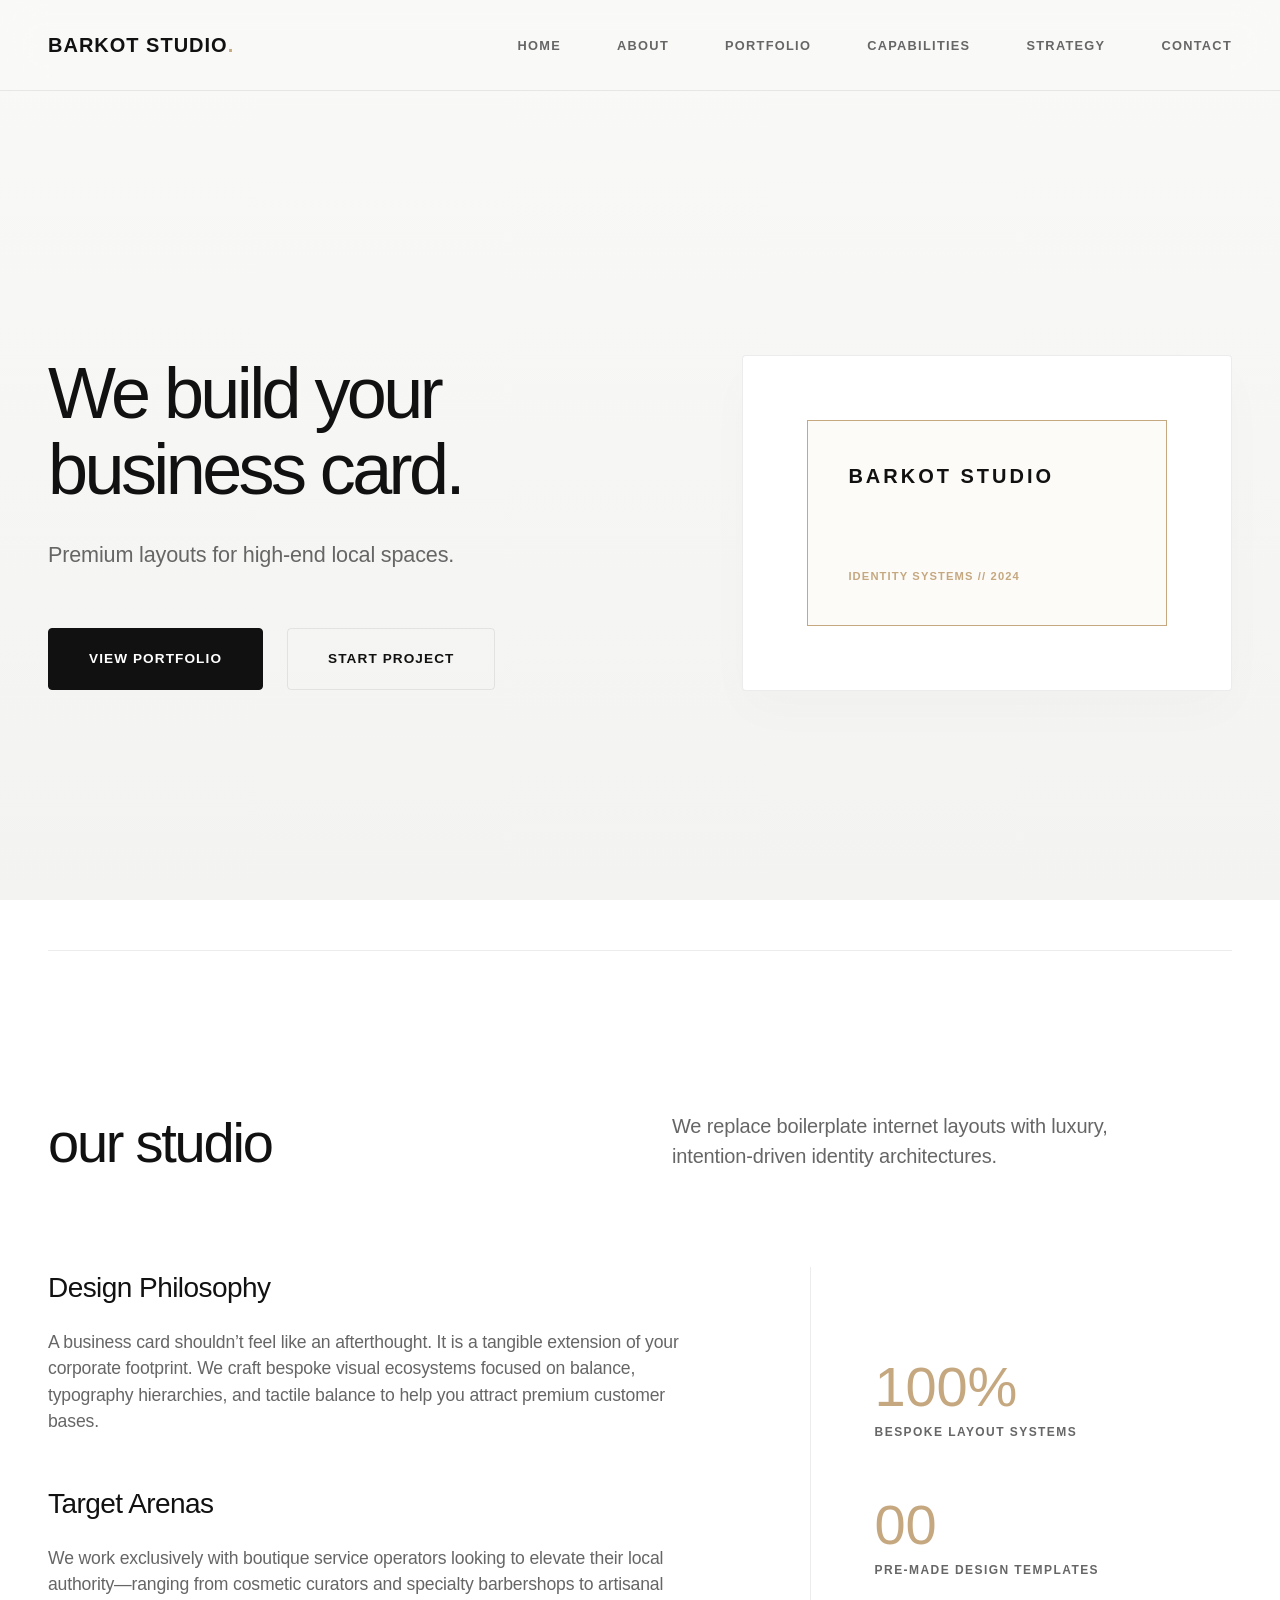
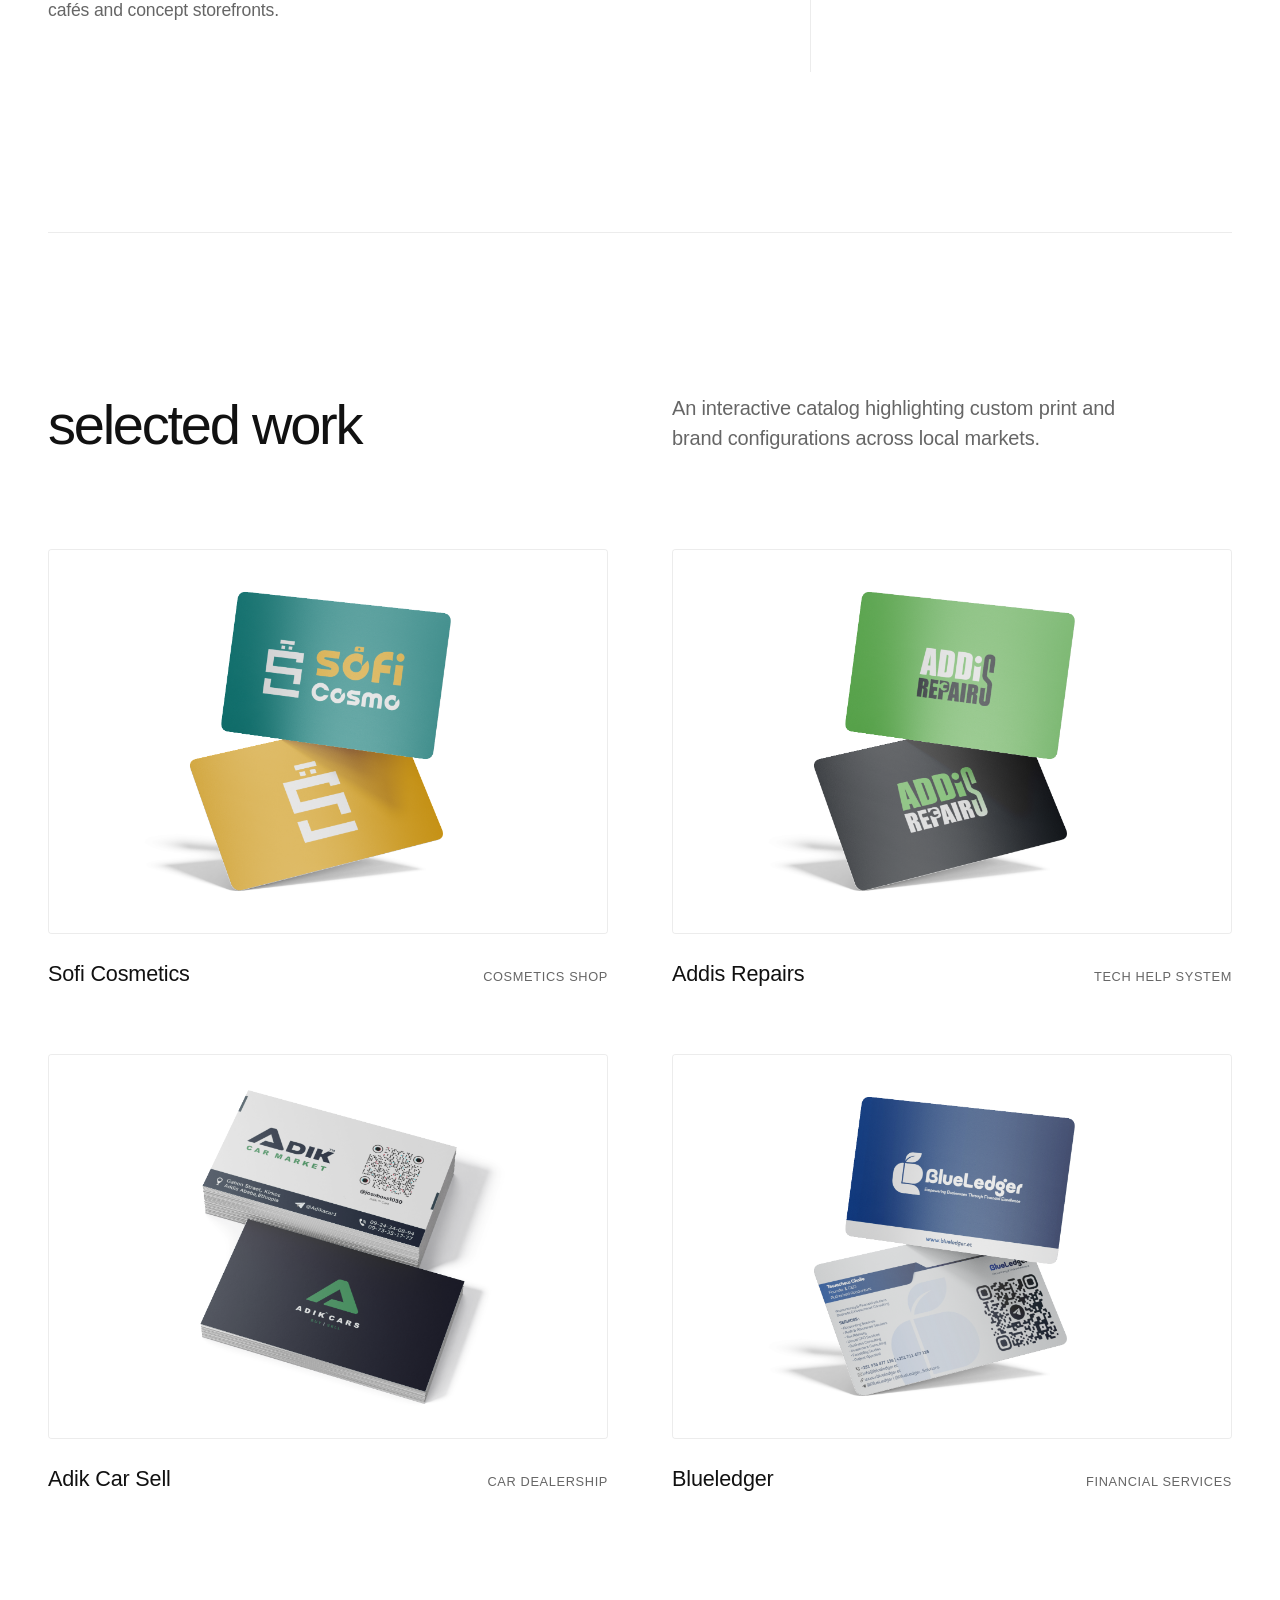
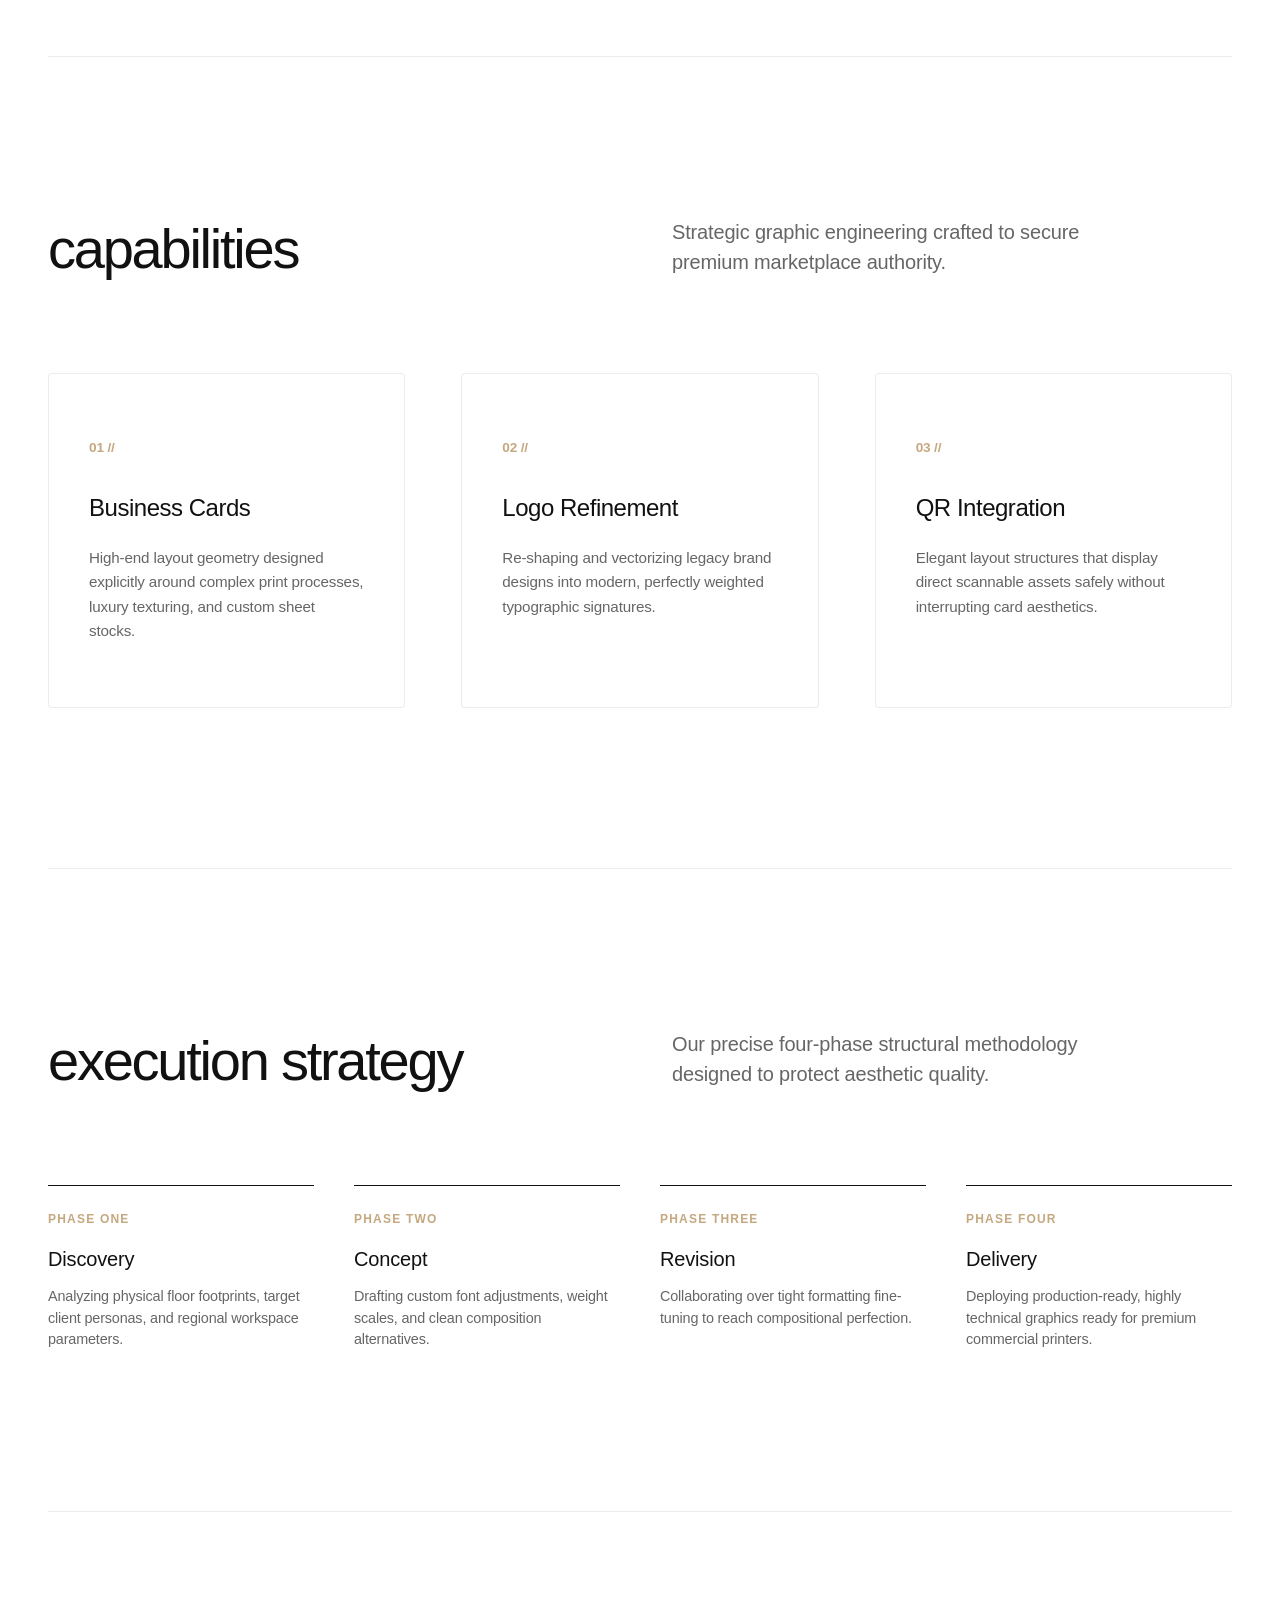
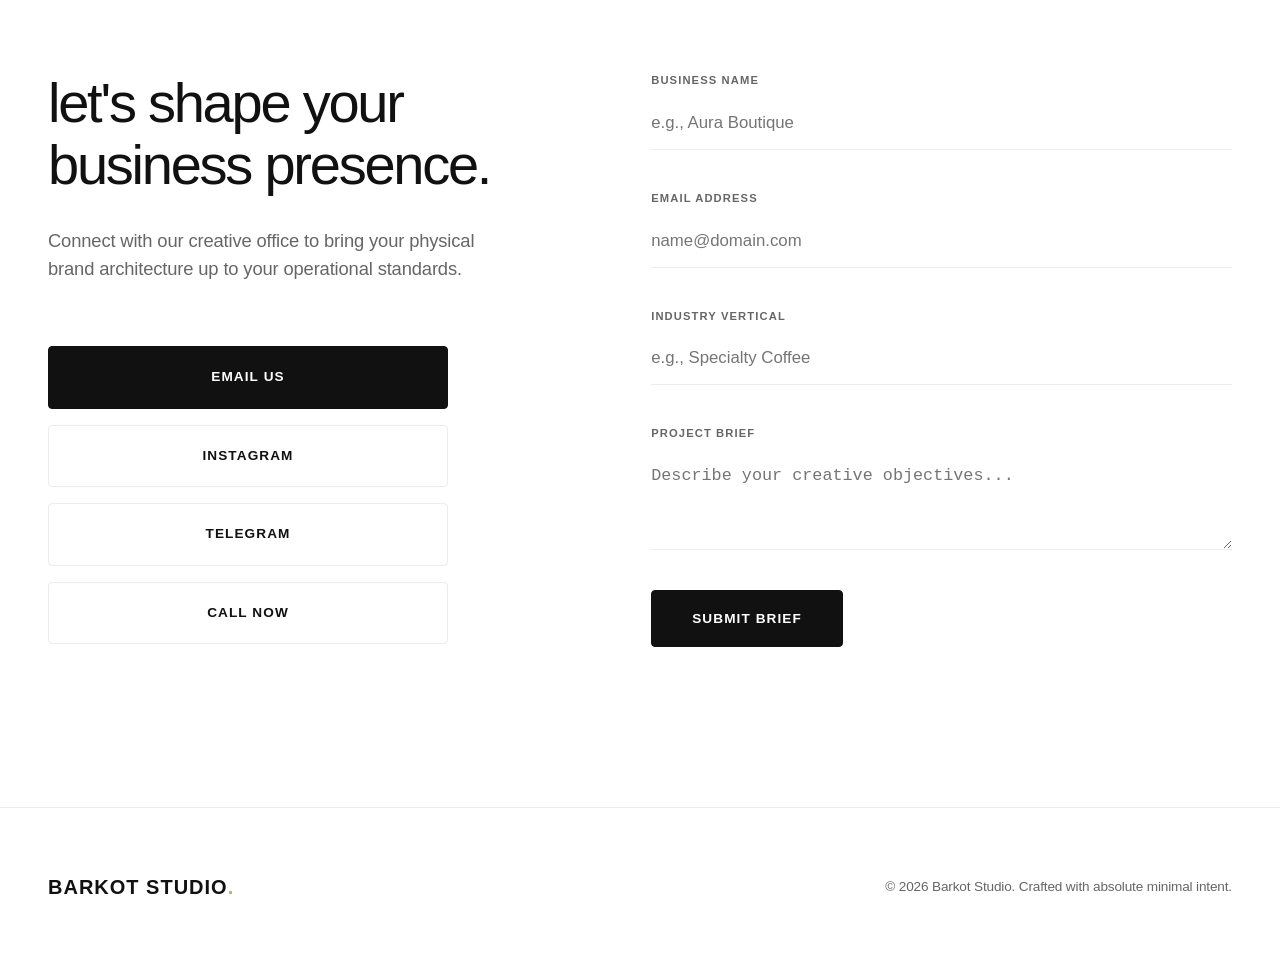
==== index.html @ 9bb73ad9 "Update index.html" ====
<!DOCTYPE html>
<html lang="en">
<head>
    <meta charset="UTF-8">
    <meta name="viewport" content="width=device-width, initial-scale=1.0">
    <title>Barkot Studio — Business Cards & Visual Systems</title>
    <link rel="stylesheet" href="style.css">
</head>
<body>

    <nav>
        <div class="container nav-container">
            <a href="#home" class="logo">Barkot Studio<span>.</span></a>
            <ul class="nav-links">
                <li><a href="#home">Home</a></li>
                <li><a href="#about">About</a></li>
                <li><a href="#portfolio">Portfolio</a></li>
                <li><a href="#services">Capabilities</a></li>
                <li><a href="#process">Strategy</a></li>
                <li><a href="#contact">Contact</a></li>
            </ul>
        </div>
    </nav>

    <main class="container">
        
        <section id="home">
            <div class="hero-editorial">
                <div class="hero-text-block">
                    <h1>We build your business card.</h1>
                    <p>Premium layouts for high-end local spaces.</p>
                    <div class="btn-group">
                        <a href="#portfolio" class="btn-editorial btn-dark">View Portfolio</a>
                        <a href="#contact" class="btn-editorial btn-outline">Start Project</a>
                    </div>
                </div>
                <div class="hero-frame">
                    <div class="hero-card-asset">
                        <div class="brand-title">BARKOT STUDIO</div>
                        <div class="brand-sub">Identity Systems // 2024</div>
                    </div>
                </div>
            </div>
        </section>

        <section id="about">
            <div class="section-header-editorial">
                <h2>our studio</h2>
                <p>We replace boilerplate internet layouts with luxury, intention-driven identity architectures.</p>
            </div>
            <div class="about-studio-grid">
                <div class="philosophy-text">
                    <h3>Design Philosophy</h3>
                    <p>A business card shouldn’t feel like an afterthought. It is a tangible extension of your corporate footprint. We craft bespoke visual ecosystems focused on balance, typography hierarchies, and tactile balance to help you attract premium customer bases.</p>
                    <h3>Target Arenas</h3>
                    <p>We work exclusively with boutique service operators looking to elevate their local authority—ranging from cosmetic curators and specialty barbershops to artisanal cafés and concept storefronts.</p>
                </div>
                <div class="stats-editorial-box">
                    <div class="stat-item">
                        <div class="num">100%</div>
                        <div class="label">Bespoke Layout Systems</div>
                    </div>
                    <div class="stat-item">
                        <div class="num">00</div>
                        <div class="label">Pre-made Design Templates</div>
                    </div>
                </div>
            </div>
        </section>

        <section id="portfolio">
            <div class="section-header-editorial">
                <h2>selected work</h2>
                <p>An interactive catalog highlighting custom print and brand configurations across local markets.</p>
            </div>
            <div class="portfolio-gallery-grid">
                <a href="#contact" class="work-card">
                    <div class="work-canvas">
                        <img src="sofi.png" alt="Aura Apothecary Business Card Design" class="portfolio-img">
                    </div>
                    <div class="work-title-block">
                        <h3>Sofi Cosmetics</h3>
                        <p>Cosmetics Shop</p>
                    </div>
                </a>
                <a href="#contact" class="work-card">
                    <div class="work-canvas">
                        <img src="addis.png" alt="Iron & Fade Business Card Design" class="portfolio-img">
                    </div>
                    <div class="work-title-block">
                        <h3>Addis Repairs</h3>
                        <p>Tech Help System</p>
                    </div>
                </a>
                <a href="#contact" class="work-card">
                    <div class="work-canvas">
                        <img src="adik.png" alt="Grain Lab Business Card Design" class="portfolio-img">
                    </div>
                    <div class="work-title-block">
                        <h3>Adik Car Sell</h3>
                        <p>Car dealership</p>
                    </div>
                </a>
                <a href="#contact" class="work-card">
                    <div class="work-canvas">
                        <img src="Blue.png" alt="Mono Atelier Business Card Design" class="portfolio-img">
                    </div>
                    <div class="work-title-block">
                        <h3>Blueledger</h3>
                        <p>Financial Services</p>
                    </div>
                </a>
            </div>
        </section>

        <section id="services">
            <div class="section-header-editorial">
                <h2>capabilities</h2>
                <p>Strategic graphic engineering crafted to secure premium marketplace authority.</p>
            </div>
            <div class="capabilities-list-grid">
                <div class="capability-row">
                    <span class="capability-num">01 //</span>
                    <div class="capability-content">
                        <h3>Business Cards</h3>
                        <p>High-end layout geometry designed explicitly around complex print processes, luxury texturing, and custom sheet stocks.</p>
                    </div>
                </div>
                <div class="capability-row">
                    <span class="capability-num">02 //</span>
                    <div class="capability-content">
                        <h3>Logo Refinement</h3>
                        <p>Re-shaping and vectorizing legacy brand designs into modern, perfectly weighted typographic signatures.</p>
                    </div>
                </div>
                <div class="capability-row">
                    <span class="capability-num">03 //</span>
                    <div class="capability-content">
                        <h3>QR Integration</h3>
                        <p>Elegant layout structures that display direct scannable assets safely without interrupting card aesthetics.</p>
                    </div>
                </div>
            </div>
        </section>

        <section id="process">
            <div class="section-header-editorial">
                <h2>execution strategy</h2>
                <p>Our precise four-phase structural methodology designed to protect aesthetic quality.</p>
            </div>
            <div class="process-row-flow">
                <div class="step-module">
                    <div class="step-meta">Phase One</div>
                    <h3>Discovery</h3>
                    <p>Analyzing physical floor footprints, target client personas, and regional workspace parameters.</p>
                </div>
                <div class="step-module">
                    <div class="step-meta">Phase Two</div>
                    <h3>Concept</h3>
                    <p>Drafting custom font adjustments, weight scales, and clean composition alternatives.</p>
                </div>
                <div class="step-module">
                    <div class="step-meta">Phase Three</div>
                    <h3>Revision</h3>
                    <p>Collaborating over tight formatting fine-tuning to reach compositional perfection.</p>
                </div>
                <div class="step-module">
                    <div class="step-meta">Phase Four</div>
                    <h3>Delivery</h3>
                    <p>Deploying production-ready, highly technical graphics ready for premium commercial printers.</p>
                </div>
            </div>
        </section>

        <section id="contact">
            <div class="contact-split-view">
                <div class="contact-editorial-info">
                    <h2>let's shape your business presence.</h2>
                    <p>Connect with our creative office to bring your physical brand architecture up to your operational standards.</p>
                    <div class="editorial-links-stack">
                        <a href="mailto:berekettektel8@gmail.com" class="btn-editorial btn-dark">Email Us</a>
                        <a href="https://www.instagram.com/___barkot?igsh=dGtvcTFodThkcTdo&utm_source=qr" class="btn-editorial btn-outline" target="_blank">Instagram</a>
                        <a href="https://t.me/BarkotR" class="btn-editorial btn-outline" target="_blank">Telegram</a>
                        <a href="tel:+251941583795" class="btn-editorial btn-outline">Call Now</a>
                    </div>
                </div>
                <div class="contact-form-container">
                    <form class="editorial-form" action="#" method="POST" onsubmit="event.preventDefault();">
                        <div class="input-wrapper">
                            <label for="biz-name">Business Name</label>
                            <input type="text" id="biz-name" class="field-input" placeholder="e.g., Aura Boutique" required>
                        </div>
                        <div class="input-wrapper">
                            <label for="biz-email">Email Address</label>
                            <input type="email" id="biz-email" class="field-input" placeholder="name@domain.com" required>
                        </div>
                        <div class="input-wrapper">
                            <label for="biz-sector">Industry Vertical</label>
                            <input type="text" id="biz-sector" class="field-input" placeholder="e.g., Specialty Coffee" required>
                        </div>
                        <div class="input-wrapper">
                            <label for="biz-plan">Project Brief</label>
                            <textarea id="biz-plan" class="field-input" placeholder="Describe your creative objectives..." required></textarea>
                        </div>
                        <button type="submit" class="btn-editorial btn-dark submit-btn">Submit Brief</button>
                    </form>
                </div>
            </div>
        </section>

    </main>

    <footer>
        <div class="container footer-flex">
            <a href="#home" class="logo">Barkot Studio<span>.</span></a>
            <p>&copy; 2026 Barkot Studio. Crafted with absolute minimal intent.</p>
        </div>
    </footer>

</body>
</html>
---- style.css ----
/* ==========================================
   RESET & GLOBAL LUXURY TYPOGRAPHY
   ========================================== */
* {
    margin: 0;
    padding: 0;
    box-sizing: border-box;
}

:root {
    /* Architectural Light Minimalist Palette */
    --bg-gradient: linear-gradient(180deg, #F9F9F8 0%, #F3F3F1 100%);
    --color-dark: #111111;
    --color-muted: #666666;
    --color-accent: #C5A880; /* Champagne Gold */
    --color-accent-light: #FDFBF7;
    --border-subtle: rgba(17, 17, 17, 0.08);
    
    --max-width: 1300px;
    --transition-smooth: all 0.5s cubic-bezier(0.16, 1, 0.3, 1);
}

html {
    scroll-behavior: smooth;
}

body {
    background: var(--bg-gradient);
    background-attachment: fixed;
    color: var(--color-dark);
    font-family: -apple-system, BlinkMacSystemFont, "Segoe UI", Roboto, Helvetica, Arial, sans-serif;
    line-height: 1.5;
    letter-spacing: -0.01em;
    -webkit-font-smoothing: antialiased;
}

/* ==========================================
   STRUCTURE & LAYOUT
   ========================================== */
.container {
    width: 100%;
    max-width: var(--max-width);
    margin: 0 auto;
    padding: 0 3rem;
}

section {
    padding: 10rem 0;
    border-bottom: 1px solid var(--border-subtle);
}

section:last-of-type {
    border-bottom: none;
}

/* Editorial Header Styles */
.section-header-editorial {
    display: grid;
    grid-template-columns: 1fr 1fr;
    gap: 4rem;
    margin-bottom: 6rem;
    align-items: end;
}

.section-header-editorial h2 {
    font-size: 3.5rem;
    font-weight: 300;
    letter-spacing: -0.04em;
    text-transform: lowercase;
    line-height: 1;
}

.section-header-editorial p {
    color: var(--color-muted);
    font-size: 1.25rem;
    font-weight: 400;
    max-width: 460px;
}

/* ==========================================
   ELEGANT NAVIGATION
   ========================================== */
nav {
    position: fixed;
    top: 0;
    left: 0;
    width: 100%;
    background: rgba(249, 249, 248, 0.85);
    backdrop-filter: blur(20px);
    -webkit-backdrop-filter: blur(20px);
    z-index: 1000;
    border-bottom: 1px solid var(--border-subtle);
}

.nav-container {
    display: flex;
    justify-content: space-between;
    align-items: center;
    height: 90px;
}

.logo {
    font-size: 1.25rem;
    font-weight: 700;
    letter-spacing: 0.05em;
    text-transform: uppercase;
    text-decoration: none;
    color: var(--color-dark);
}

.logo span {
    color: var(--color-accent);
}

.nav-links {
    display: flex;
    gap: 3.5rem;
    list-style: none;
}

.nav-links a {
    text-decoration: none;
    color: var(--color-muted);
    font-size: 0.8rem;
    font-weight: 600;
    text-transform: uppercase;
    letter-spacing: 0.1em;
    transition: var(--transition-smooth);
}

.nav-links a:hover {
    color: var(--color-dark);
}

/* ==========================================
   PREMIUM BUTTONS & CONTACT MODIFICATIONS
   ========================================== */
.btn-group {
    display: flex;
    gap: 1.5rem;
    align-items: center;
}

.btn-editorial {
    display: inline-flex;
    align-items: center;
    justify-content: center;
    gap: 0.75rem;
    padding: 1.25rem 2.5rem;
    font-size: 0.85rem;
    font-weight: 600;
    text-transform: uppercase;
    letter-spacing: 0.08em;
    text-decoration: none;
    transition: var(--transition-smooth);
    border-radius: 4px;
    cursor: pointer;
    text-align: center;
}

.btn-dark {
    background-color: var(--color-dark);
    color: #FFFFFF;
    border: 1px solid var(--color-dark);
}

.btn-dark:hover {
    background-color: transparent;
    color: var(--color-dark);
}

.btn-outline {
    background-color: transparent;
    color: var(--color-dark);
    border: 1px solid var(--border-subtle);
}

.btn-outline:hover {
    border-color: var(--color-dark);
    background-color: rgba(0, 0, 0, 0.02);
}

.editorial-links-stack {
    display: flex;
    flex-direction: column;
    gap: 1rem;
    max-width: 400px;
    width: 100%;
}

.editorial-links-stack .btn-editorial {
    width: 100%;
}

/* ==========================================
   HERO (ASYMMETRICAL GALLERY STYLE)
   ========================================== */
.hero-editorial {
    display: grid;
    grid-template-columns: 1.1fr 0.9fr;
    gap: 6rem;
    align-items: center;
    min-height: 70vh;
    padding-top: 6rem;
}

.hero-editorial h1 {
    font-size: 4.5rem;
    font-weight: 300;
    line-height: 1.05;
    letter-spacing: -0.05em;
    margin-bottom: 2rem;
}

.hero-editorial p {
    font-size: 1.35rem;
    color: var(--color-muted);
    margin-bottom: 3.5rem;
    max-width: 500px;
    font-weight: 300;
}

.hero-frame {
    background-color: #FFFFFF;
    padding: 4rem;
    border: 1px solid var(--border-subtle);
    box-shadow: 0 20px 50px rgba(0,0,0,0.02);
    display: flex;
    justify-content: center;
    align-items: center;
    border-radius: 4px;
}

.hero-card-asset {
    width: 100%;
    aspect-ratio: 1.75;
    background: #FDFBF7;
    border: 1px solid var(--color-accent);
    padding: 2.5rem;
    display: flex;
    flex-direction: column;
    justify-content: space-between;
    position: relative;
}

.hero-card-asset .brand-title {
    font-size: 1.25rem;
    font-weight: 700;
    letter-spacing: 0.15em;
}

.hero-card-asset .brand-sub {
    font-size: 0.7rem;
    color: var(--color-accent);
    text-transform: uppercase;
    letter-spacing: 0.1em;
    font-weight: 600;
}

/* ==========================================
   ABOUT SECTION (GRID SYSTEM)
   ========================================== */
.about-studio-grid {
    display: grid;
    grid-template-columns: 1.2fr 0.8fr;
    gap: 8rem;
}

.philosophy-text h3 {
    font-size: 1.75rem;
    font-weight: 400;
    margin-bottom: 1.25rem;
    letter-spacing: -0.02em;
}

.philosophy-text p {
    color: var(--color-muted);
    font-size: 1.1rem;
    margin-bottom: 3rem;
}

.stats-editorial-box {
    border-left: 1px solid var(--border-subtle);
    padding-left: 4rem;
    display: flex;
    flex-direction: column;
    justify-content: center;
    gap: 3.5rem;
}

.stat-item .num {
    font-size: 3.5rem;
    font-weight: 200;
    color: var(--color-accent);
    line-height: 1;
}

.stat-item .label {
    font-size: 0.75rem;
    text-transform: uppercase;
    letter-spacing: 0.12em;
    color: var(--color-muted);
    margin-top: 0.5rem;
    font-weight: 600;
}

/* ==========================================
   PORTFOLIO (IMAGE INJECTIONS)
   ========================================== */
.portfolio-gallery-grid {
    display: grid;
    grid-template-columns: repeat(2, 1fr);
    gap: 4rem;
}

.work-card {
    text-decoration: none;
    color: inherit;
    display: block;
}

.work-canvas {
    background-color: #FFFFFF;
    border: 1px solid var(--border-subtle);
    aspect-ratio: 16/11;
    display: flex;
    align-items: center;
    justify-content: center;
    margin-bottom: 1.5rem;
    transition: var(--transition-smooth);
    border-radius: 4px;
    position: relative;
    overflow: hidden;
}

.portfolio-img {
    width: 100%;
    height: 100%;
    object-fit: cover;
    object-position: center;
    transition: var(--transition-smooth);
}

.work-card:hover .work-canvas {
    background-color: var(--color-accent-light);
    border-color: var(--color-accent);
}

.work-card:hover .portfolio-img {
    transform: scale(1.04);
}

.work-title-block {
    display: flex;
    justify-content: space-between;
    align-items: baseline;
}

.work-title-block h3 {
    font-size: 1.35rem;
    font-weight: 400;
}

.work-title-block p {
    color: var(--color-muted);
    font-size: 0.8rem;
    text-transform: uppercase;
    letter-spacing: 0.05em;
}

/* ==========================================
   CAPABILITIES (CLEAN LIST COLUMNS)
   ========================================== */
.capabilities-list-grid {
    display: grid;
    grid-template-columns: repeat(3, 1fr);
    gap: 3.5rem;
}

.capability-row {
    background: #FFFFFF;
    border: 1px solid var(--border-subtle);
    padding: 4rem 2.5rem;
    border-radius: 4px;
    transition: var(--transition-smooth);
}

.capability-row:hover {
    border-color: var(--color-dark);
    box-shadow: 0 15px 40px rgba(0,0,0,0.02);
}

.capability-num {
    font-size: 0.85rem;
    font-weight: 700;
    color: var(--color-accent);
    margin-bottom: 2rem;
    display: block;
}

.capability-row h3 {
    font-size: 1.5rem;
    font-weight: 400;
    margin-bottom: 1.25rem;
    letter-spacing: -0.02em;
}

.capability-row p {
    color: var(--color-muted);
    font-size: 0.95rem;
    line-height: 1.6;
}

/* ==========================================
   METHODOLOGY (HORIZONTAL STEPS)
   ========================================== */
.process-row-flow {
    display: grid;
    grid-template-columns: repeat(4, 1fr);
    gap: 2.5rem;
}

.step-module {
    border-top: 1px solid var(--color-dark);
    padding-top: 1.5rem;
}

.step-meta {
    font-size: 0.75rem;
    text-transform: uppercase;
    letter-spacing: 0.1em;
    color: var(--color-accent);
    font-weight: 700;
    margin-bottom: 1rem;
}

.step-module h3 {
    font-size: 1.25rem;
    font-weight: 500;
    margin-bottom: 0.75rem;
}

.step-module p {
    color: var(--color-muted);
    font-size: 0.9rem;
}

/* ==========================================
   CONTACT & MINIMAL FORM
   ========================================== */
.contact-split-view {
    display: grid;
    grid-template-columns: 0.9fr 1.1fr;
    gap: 8rem;
}

.contact-editorial-info h2 {
    font-size: 3.5rem;
    font-weight: 300;
    letter-spacing: -0.04em;
    line-height: 1.1;
    margin-bottom: 2rem;
}

.contact-editorial-info p {
    color: var(--color-muted);
    font-size: 1.15rem;
    margin-bottom: 4rem;
}

/* Minimalistic Form Style */
.editorial-form {
    display: flex;
    flex-direction: column;
    gap: 2.5rem;
}

.input-wrapper {
    display: flex;
    flex-direction: column;
    gap: 0.5rem;
}

.input-wrapper label {
    font-size: 0.7rem;
    text-transform: uppercase;
    letter-spacing: 0.1em;
    color: var(--color-muted);
    font-weight: 700;
}

.field-input {
    background-color: transparent;
    border: none;
    border-bottom: 1px solid var(--border-subtle);
    color: var(--color-dark);
    padding: 1rem 0;
    font-size: 1.05rem;
    transition: var(--transition-smooth);
    border-radius: 0;
    width: 100%;
}

.field-input:focus {
    outline: none;
    border-bottom-color: var(--color-dark);
}

textarea.field-input {
    min-height: 100px;
    resize: vertical;
}

.submit-btn {
    align-self: flex-start;
}

/* ==========================================
   FOOTER
   ========================================== */
footer {
    border-top: 1px solid var(--border-subtle);
    padding: 4rem 0;
    background-color: #FFFFFF;
}

.footer-flex {
    display: flex;
    justify-content: space-between;
    align-items: center;
}

.footer-flex p {
    color: var(--color-muted);
    font-size: 0.85rem;
}

/* ==========================================
   RESPONSIVE RE-ALIGNMENTS
   ========================================== */
@media (max-width: 992px) {
    .container {
        padding: 0 1.5rem;
    }
    
    section { 
        padding: 6rem 0; 
    }
    
    .section-header-editorial, 
    .hero-editorial, 
    .about-studio-grid, 
    .portfolio-gallery-grid, 
    .capabilities-list-grid, 
    .process-row-flow, 
    .contact-split-view {
        grid-template-columns: 1fr;
        gap: 3.5rem;
    }
    
    .section-header-editorial {
        margin-bottom: 4rem;
        align-items: flex-start;
    }
    
    .section-header-editorial h2 {
        font-size: 2.8rem;
    }

    /* Fixed Navigation layout for mobile */
    .nav-container {
        height: auto;
        padding: 1.25rem 0;
        flex-direction: column;
        gap: 1rem;
    }
    
    .nav-links {
        gap: 1.25rem;
        flex-wrap: wrap;
        justify-content: center;
        width: 100%;
    }

    .nav-links a {
        font-size: 0.75rem;
    }
    
    /* Hero Section Scales */
    .hero-editorial {
        padding-top: 11rem;
        min-height: auto;
    }
    
    .hero-editorial h1 { 
        font-size: 2.8rem; 
    }
    
    .hero-frame {
        padding: 2rem;
    }
    
    /* Stats Realignment */
    .stats-editorial-box { 
        border-left: none; 
        padding-left: 0; 
        flex-direction: row; 
        justify-content: space-between; 
        gap: 1.5rem;
    }
    
    .stat-item .num {
        font-size: 2.8rem;
    }
    
    /* Form & Structural UI refinements */
    .submit-btn {
        width: 100%;
    }
    
    .contact-editorial-info h2 {
        font-size: 2.8rem;
    }
    
    .contact-editorial-info p {
        margin-bottom: 2.5rem;
    }
    
    .footer-flex {
        flex-direction: column;
        gap: 1.5rem;
        text-align: center;
    }
}

@media (max-width: 480px) {
    .btn-group {
        flex-direction: column;
        width: 100%;
    }
    
    .btn-group .btn-editorial {
        width: 100%;
    }
    
    .stats-editorial-box {
        flex-direction: column;
        gap: 2rem;
    }
}
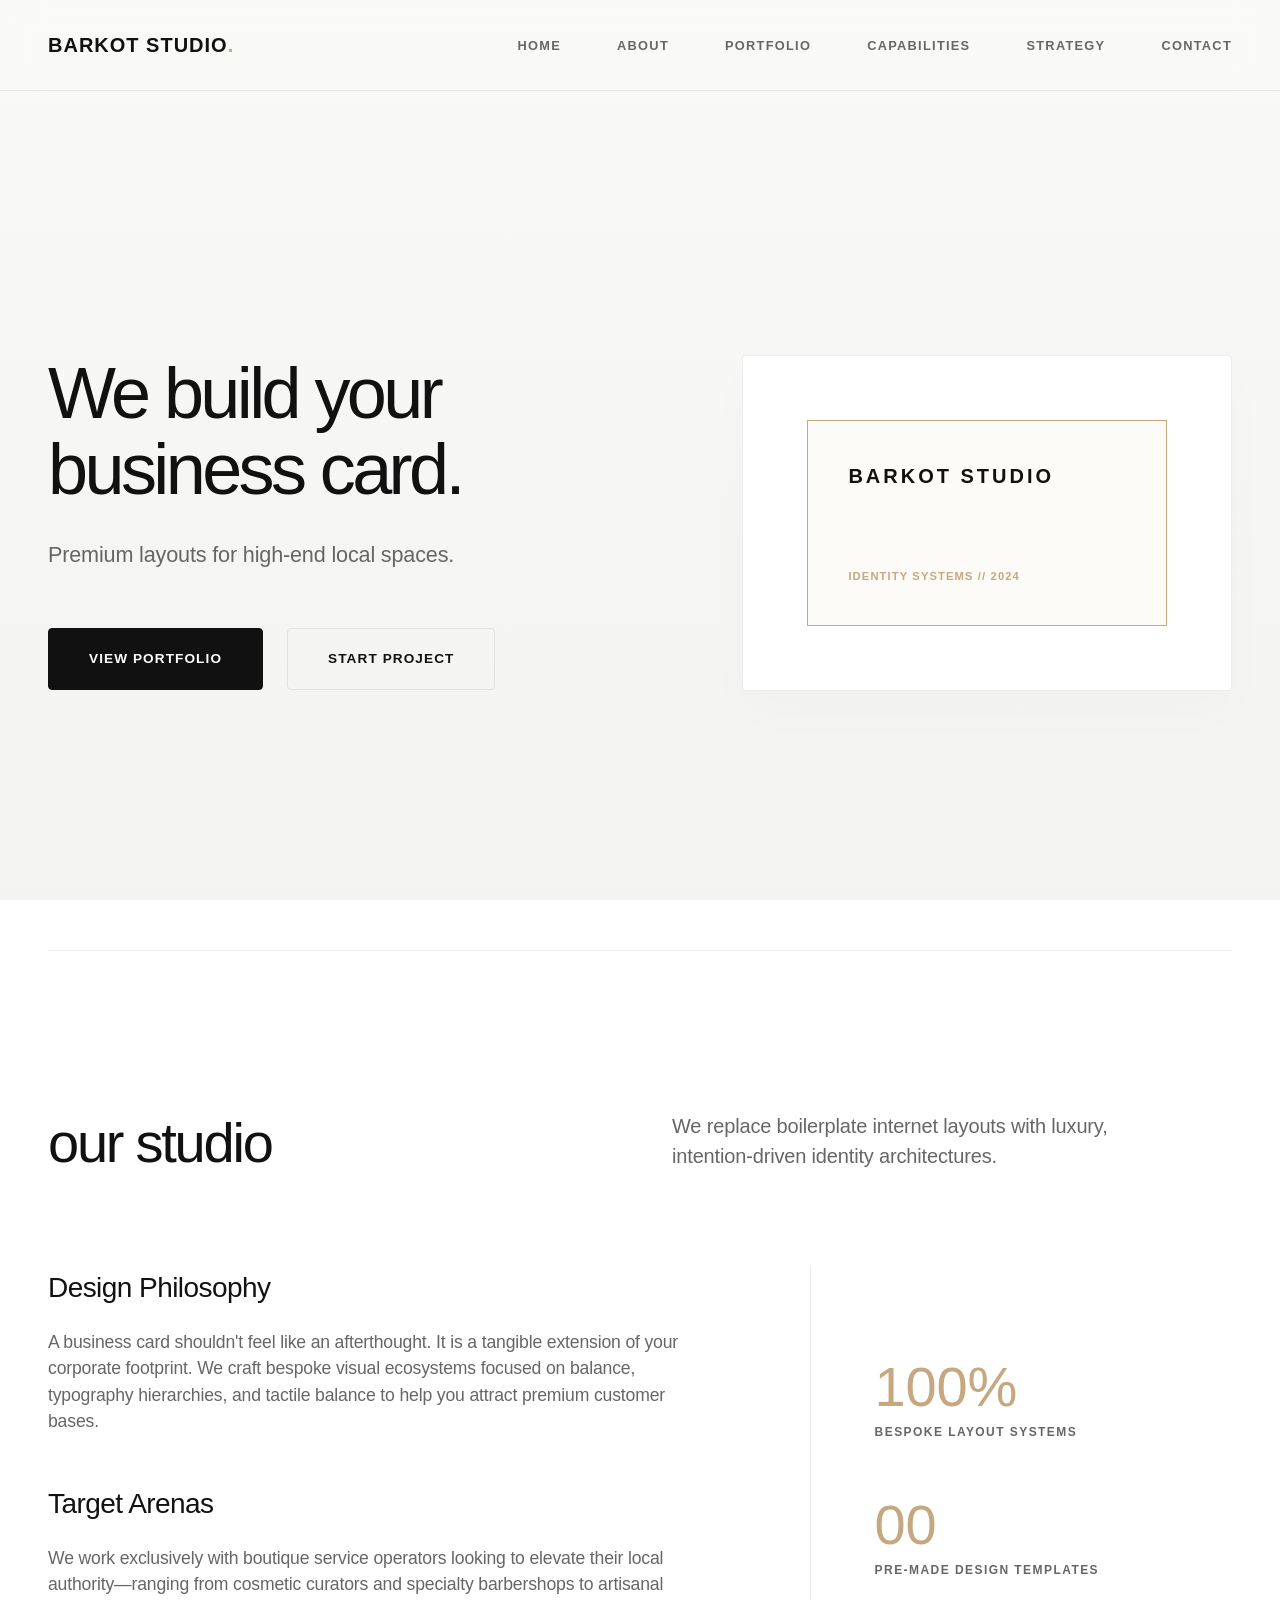
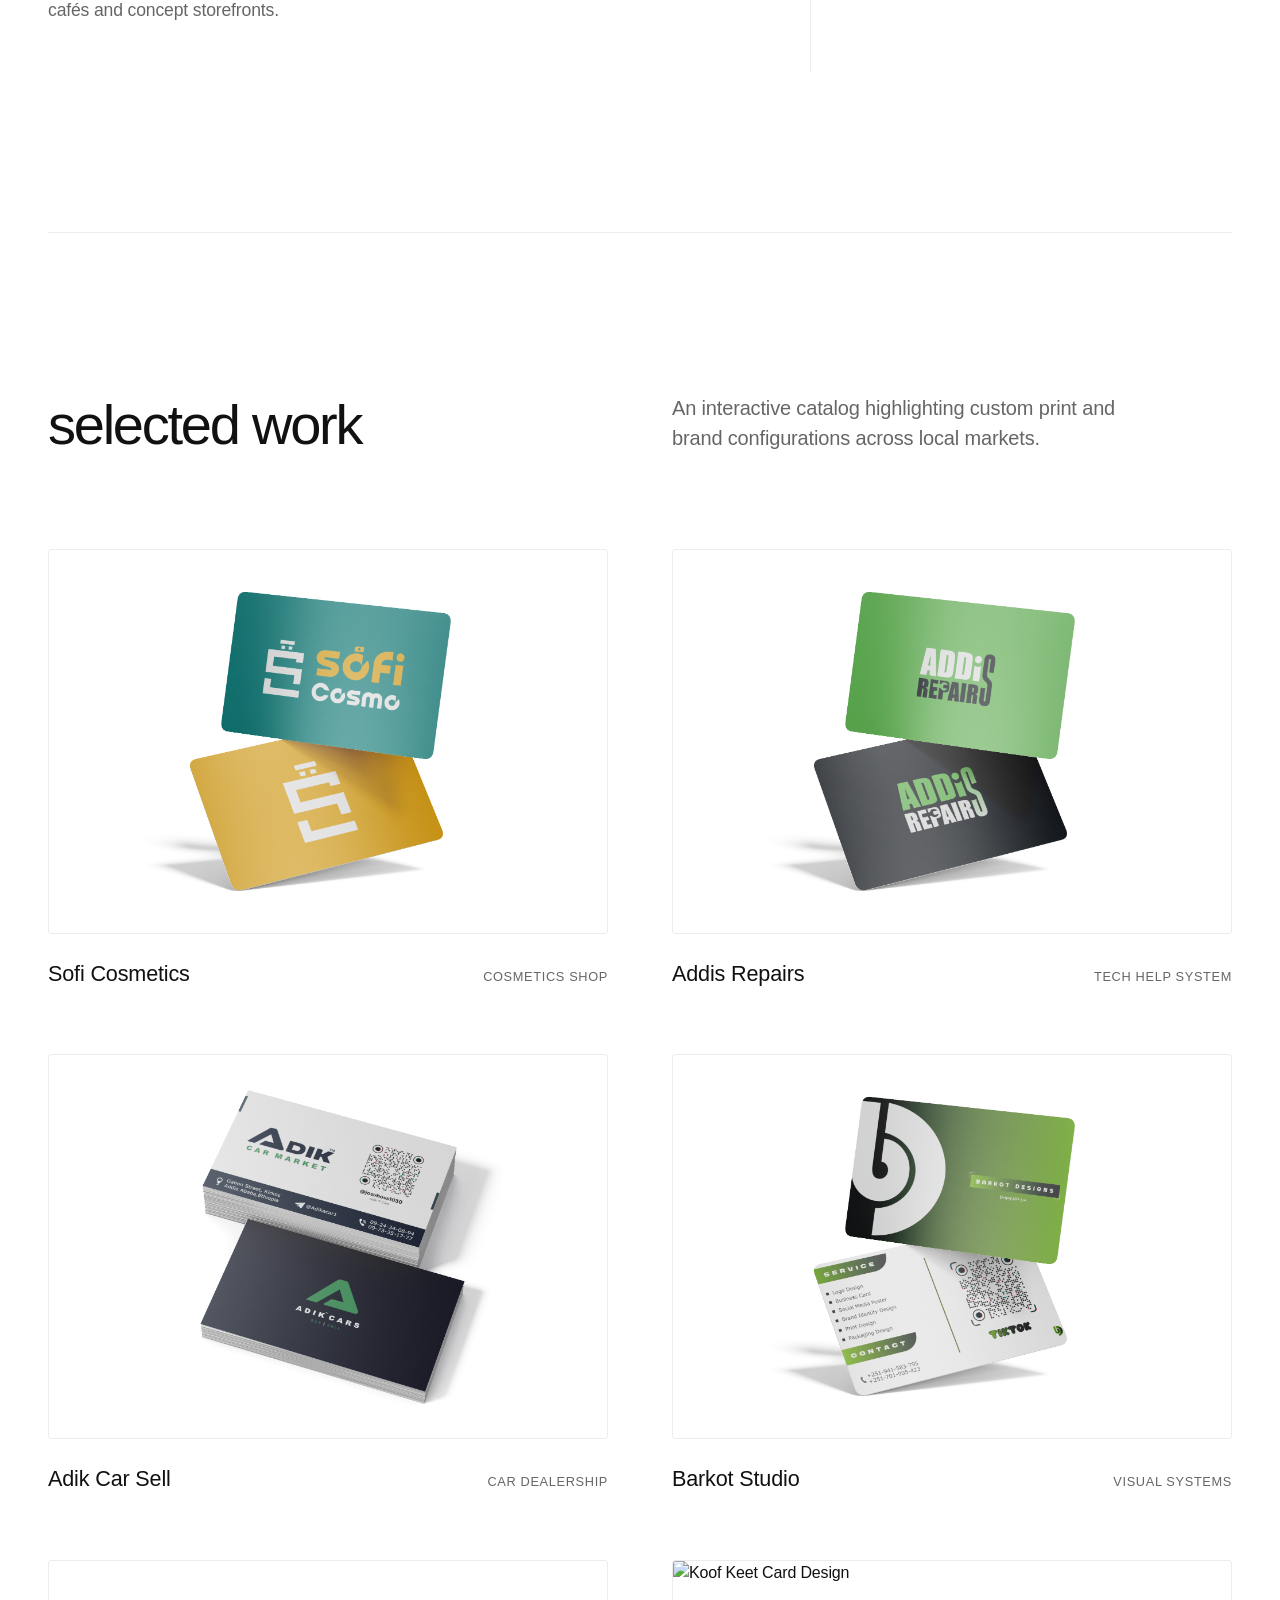
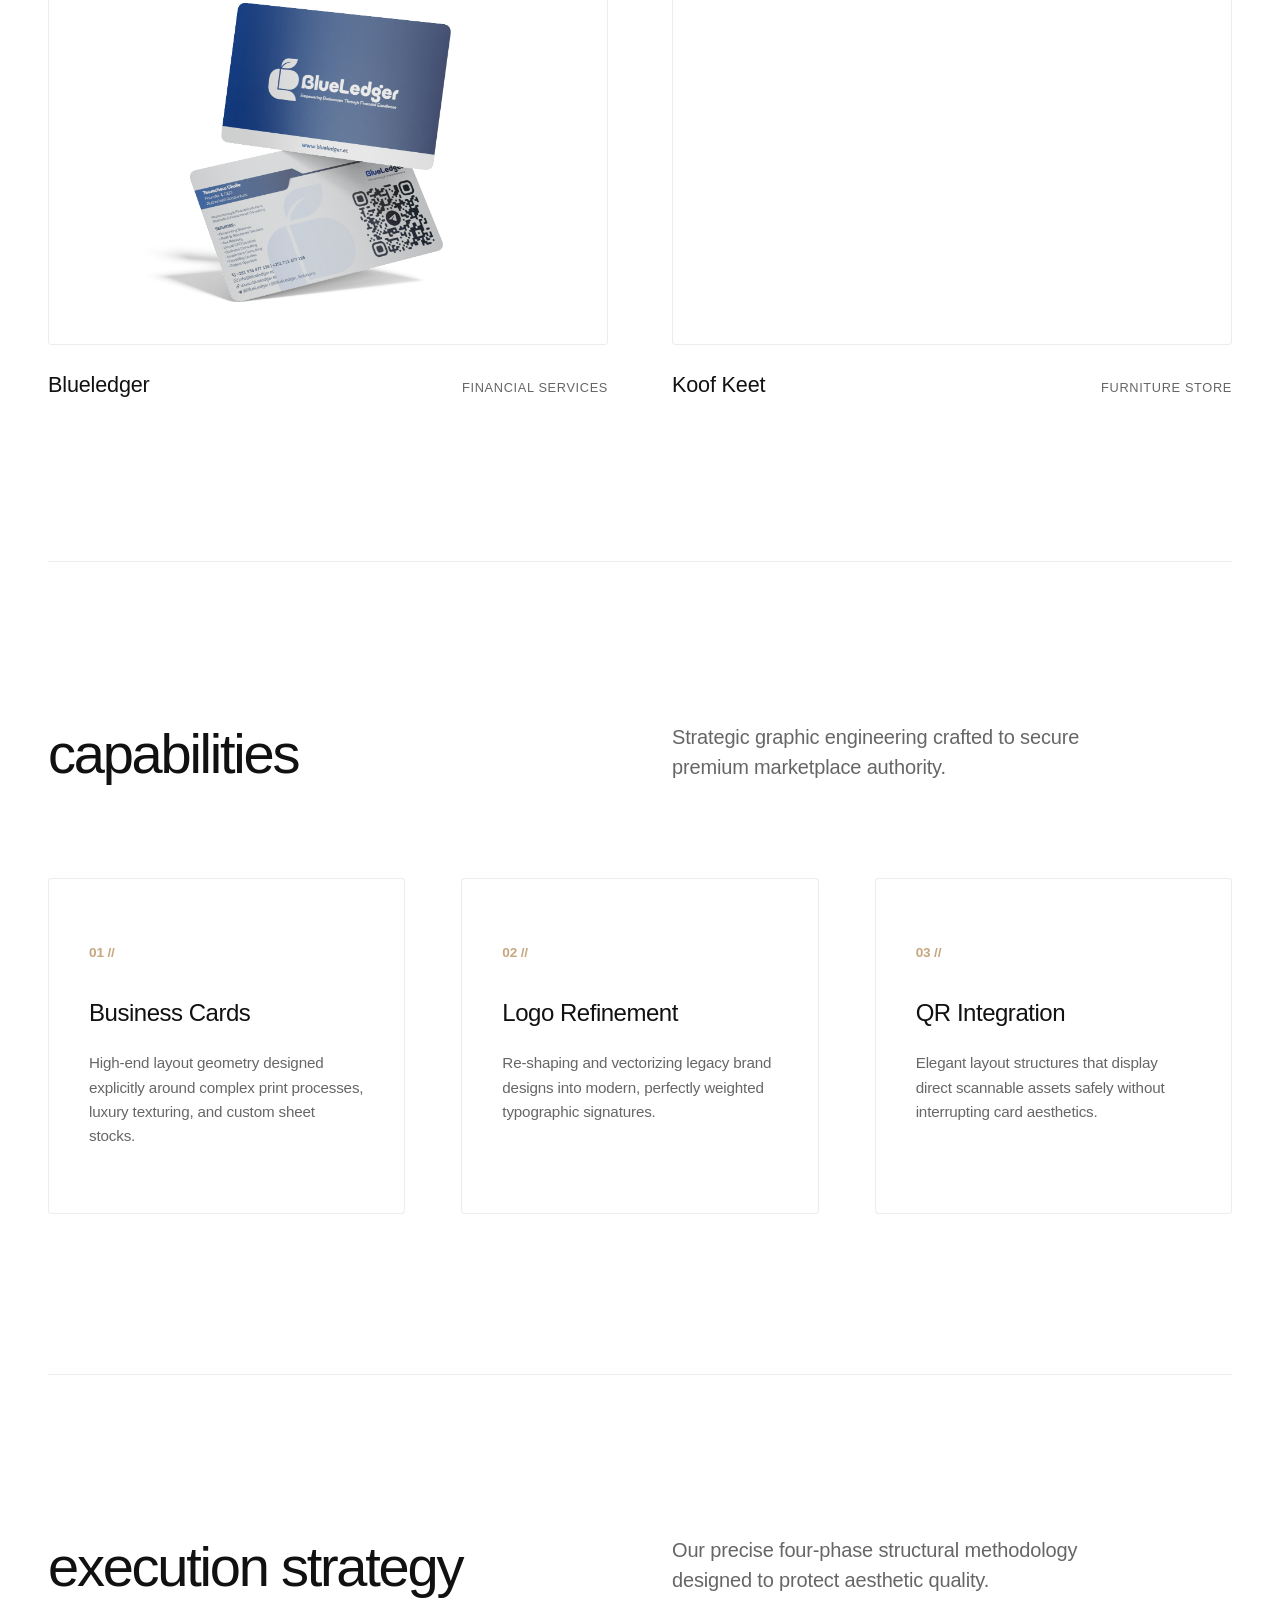
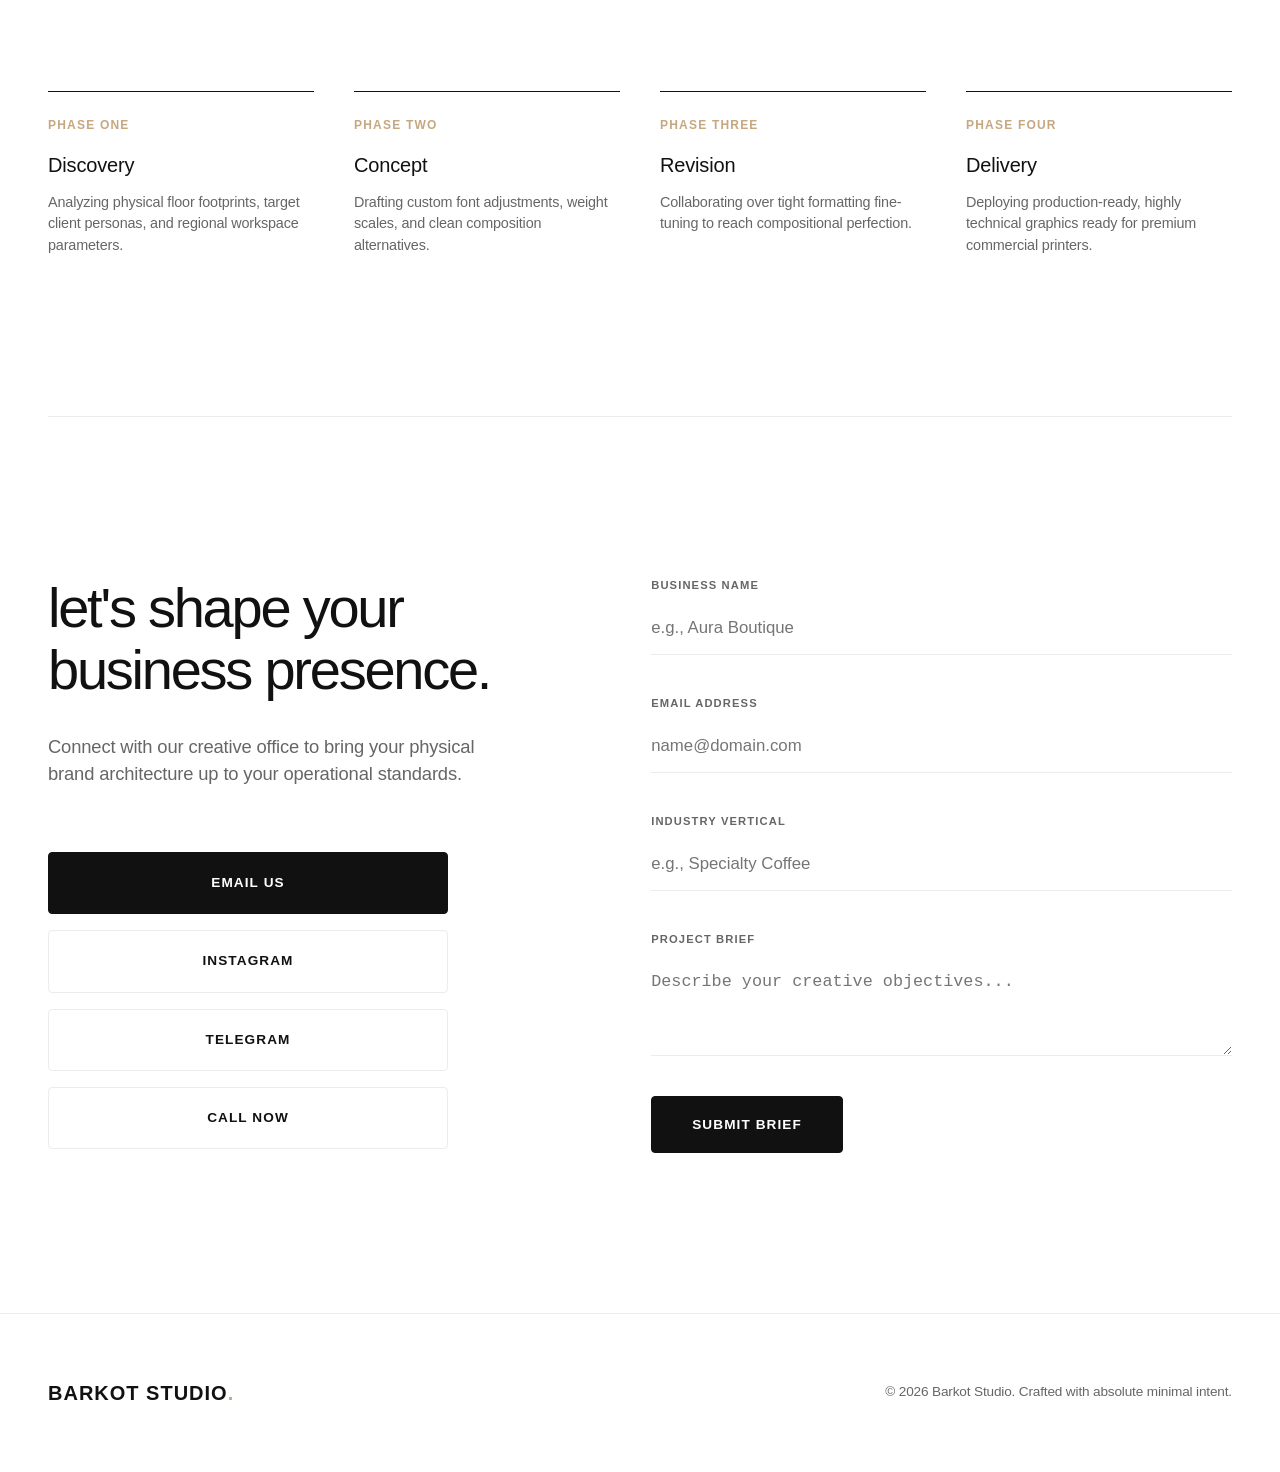
==== commit a7948e11: "Update index.html" ====
--- a/index.html
+++ b/index.html
@@ -3,7 +3,8 @@
 <head>
     <meta charset="UTF-8">
     <meta name="viewport" content="width=device-width, initial-scale=1.0">
-    <title>Barkot Studio — Business Cards & Visual Systems</title>
+    <title>Barkot Studio</title>
+    <link rel="icon" type="image/png" href="favicon.png">
     <link rel="stylesheet" href="style.css">
 </head>
 <body>
@@ -51,7 +52,7 @@
             <div class="about-studio-grid">
                 <div class="philosophy-text">
                     <h3>Design Philosophy</h3>
-                    <p>A business card shouldn’t feel like an afterthought. It is a tangible extension of your corporate footprint. We craft bespoke visual ecosystems focused on balance, typography hierarchies, and tactile balance to help you attract premium customer bases.</p>
+                    <p>A business card shouldn't feel like an afterthought. It is a tangible extension of your corporate footprint. We craft bespoke visual ecosystems focused on balance, typography hierarchies, and tactile balance to help you attract premium customer bases.</p>
                     <h3>Target Arenas</h3>
                     <p>We work exclusively with boutique service operators looking to elevate their local authority—ranging from cosmetic curators and specialty barbershops to artisanal cafés and concept storefronts.</p>
                 </div>
@@ -76,7 +77,7 @@
             <div class="portfolio-gallery-grid">
                 <a href="#contact" class="work-card">
                     <div class="work-canvas">
-                        <img src="sofi.png" alt="Aura Apothecary Business Card Design" class="portfolio-img">
+                        <img src="sofi.png" alt="Sofi Cosmetics Business Card Design" class="portfolio-img">
                     </div>
                     <div class="work-title-block">
                         <h3>Sofi Cosmetics</h3>
@@ -85,7 +86,7 @@
                 </a>
                 <a href="#contact" class="work-card">
                     <div class="work-canvas">
-                        <img src="addis.png" alt="Iron & Fade Business Card Design" class="portfolio-img">
+                        <img src="addis.png" alt="Addis Repairs Business Card Design" class="portfolio-img">
                     </div>
                     <div class="work-title-block">
                         <h3>Addis Repairs</h3>
@@ -94,7 +95,7 @@
                 </a>
                 <a href="#contact" class="work-card">
                     <div class="work-canvas">
-                        <img src="adik.png" alt="Grain Lab Business Card Design" class="portfolio-img">
+                        <img src="adik.png" alt="Adik Car Sell Business Card Design" class="portfolio-img">
                     </div>
                     <div class="work-title-block">
                         <h3>Adik Car Sell</h3>
@@ -103,11 +104,30 @@
                 </a>
                 <a href="#contact" class="work-card">
                     <div class="work-canvas">
-                        <img src="Blue.png" alt="Mono Atelier Business Card Design" class="portfolio-img">
+                        <img src="Barkot.png" alt="Barkot Studio Business Card Design" class="portfolio-img">
+                    </div>
+                    <div class="work-title-block">
+                        <h3>Barkot Studio</h3>
+                        <p>Visual Systems</p>
+                    </div>
+                </a>
+                </a>
+                <a href="#contact" class="work-card">
+                    <div class="work-canvas">
+                        <img src="Blue.png" alt="Blueledger Business Card Design" class="portfolio-img">
                     </div>
                     <div class="work-title-block">
                         <h3>Blueledger</h3>
                         <p>Financial Services</p>
+                    </div>
+                </a>
+                <a href="#contact" class="work-card">
+                    <div class="work-canvas">
+                        <img src="koof.png" alt="Koof Keet Card Design" class="portfolio-img">
+                    </div>
+                    <div class="work-title-block">
+                        <h3>Koof Keet</h3>
+                        <p>Furniture Store</p>
                     </div>
                 </a>
             </div>
@@ -178,29 +198,34 @@
                     <h2>let's shape your business presence.</h2>
                     <p>Connect with our creative office to bring your physical brand architecture up to your operational standards.</p>
                     <div class="editorial-links-stack">
-                        <a href="mailto:berekettektel8@gmail.com" class="btn-editorial btn-dark">Email Us</a>
+                        <a href="mailto:barkotteketel943@gmail.com" class="btn-editorial btn-dark">Email Us</a>
                         <a href="https://www.instagram.com/___barkot?igsh=dGtvcTFodThkcTdo&utm_source=qr" class="btn-editorial btn-outline" target="_blank">Instagram</a>
                         <a href="https://t.me/BarkotR" class="btn-editorial btn-outline" target="_blank">Telegram</a>
                         <a href="tel:+251941583795" class="btn-editorial btn-outline">Call Now</a>
                     </div>
                 </div>
                 <div class="contact-form-container">
-                    <form class="editorial-form" action="#" method="POST" onsubmit="event.preventDefault();">
+                    <form class="editorial-form" action="https://api.web3forms.com/submit" method="POST">
+                        <input type="hidden" name="access_key" value="a9749163-18f9-4ab1-ab15-51fba3267a4c">
+                        <input type="hidden" name="from_name" value="Barkot Studio Leads">
+                        <input type="hidden" name="subject" value="New Creative Project Brief Received">
+                        <input type="hidden" name="redirect" value="https://barkoteee.github.io/Business-Card-Service/#contact">
+
                         <div class="input-wrapper">
                             <label for="biz-name">Business Name</label>
-                            <input type="text" id="biz-name" class="field-input" placeholder="e.g., Aura Boutique" required>
+                            <input type="text" id="biz-name" name="Business Name" class="field-input" placeholder="e.g., Aura Boutique" required>
                         </div>
                         <div class="input-wrapper">
                             <label for="biz-email">Email Address</label>
-                            <input type="email" id="biz-email" class="field-input" placeholder="name@domain.com" required>
+                            <input type="email" id="biz-email" name="Email Address" class="field-input" placeholder="name@domain.com" required>
                         </div>
                         <div class="input-wrapper">
                             <label for="biz-sector">Industry Vertical</label>
-                            <input type="text" id="biz-sector" class="field-input" placeholder="e.g., Specialty Coffee" required>
+                            <input type="text" id="biz-sector" name="Industry Vertical" class="field-input" placeholder="e.g., Specialty Coffee" required>
                         </div>
                         <div class="input-wrapper">
                             <label for="biz-plan">Project Brief</label>
-                            <textarea id="biz-plan" class="field-input" placeholder="Describe your creative objectives..." required></textarea>
+                            <textarea id="biz-plan" name="Project Brief" class="field-input" placeholder="Describe your creative objectives..." required></textarea>
                         </div>
                         <button type="submit" class="btn-editorial btn-dark submit-btn">Submit Brief</button>
                     </form>
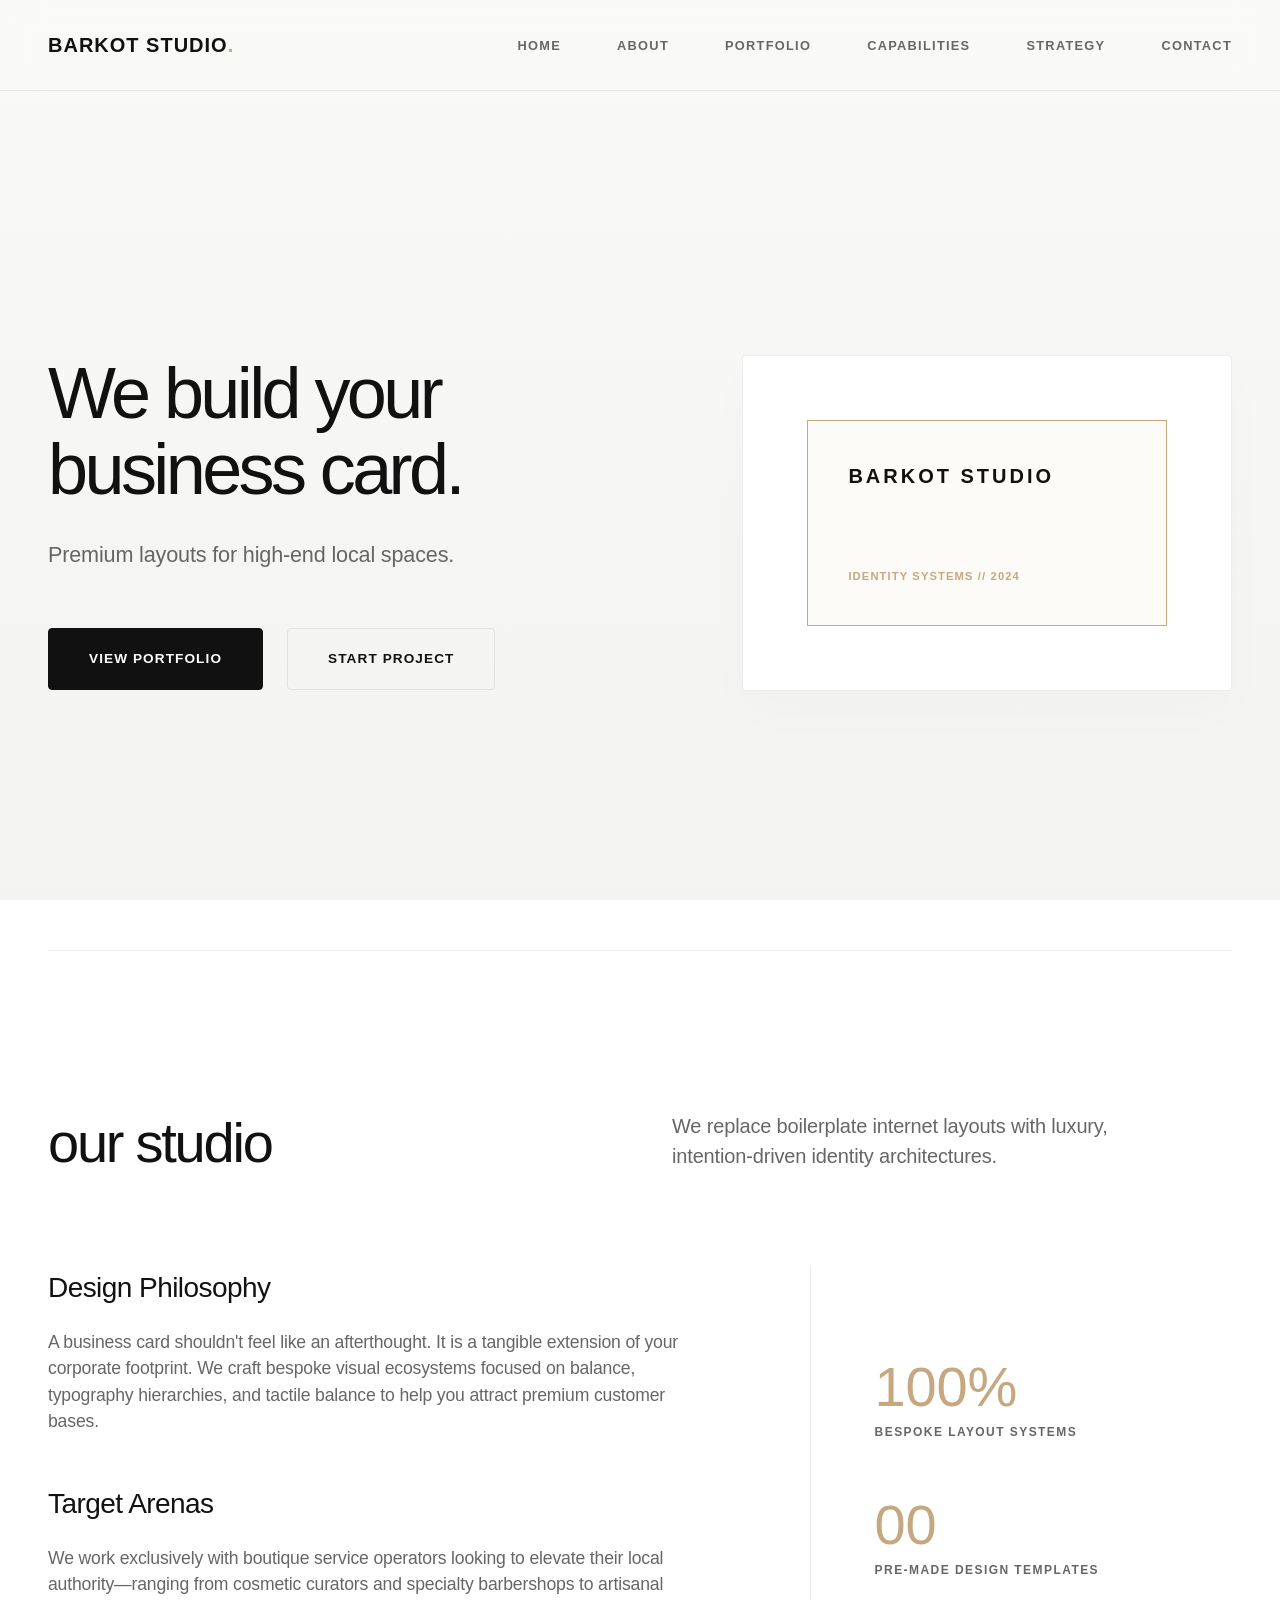
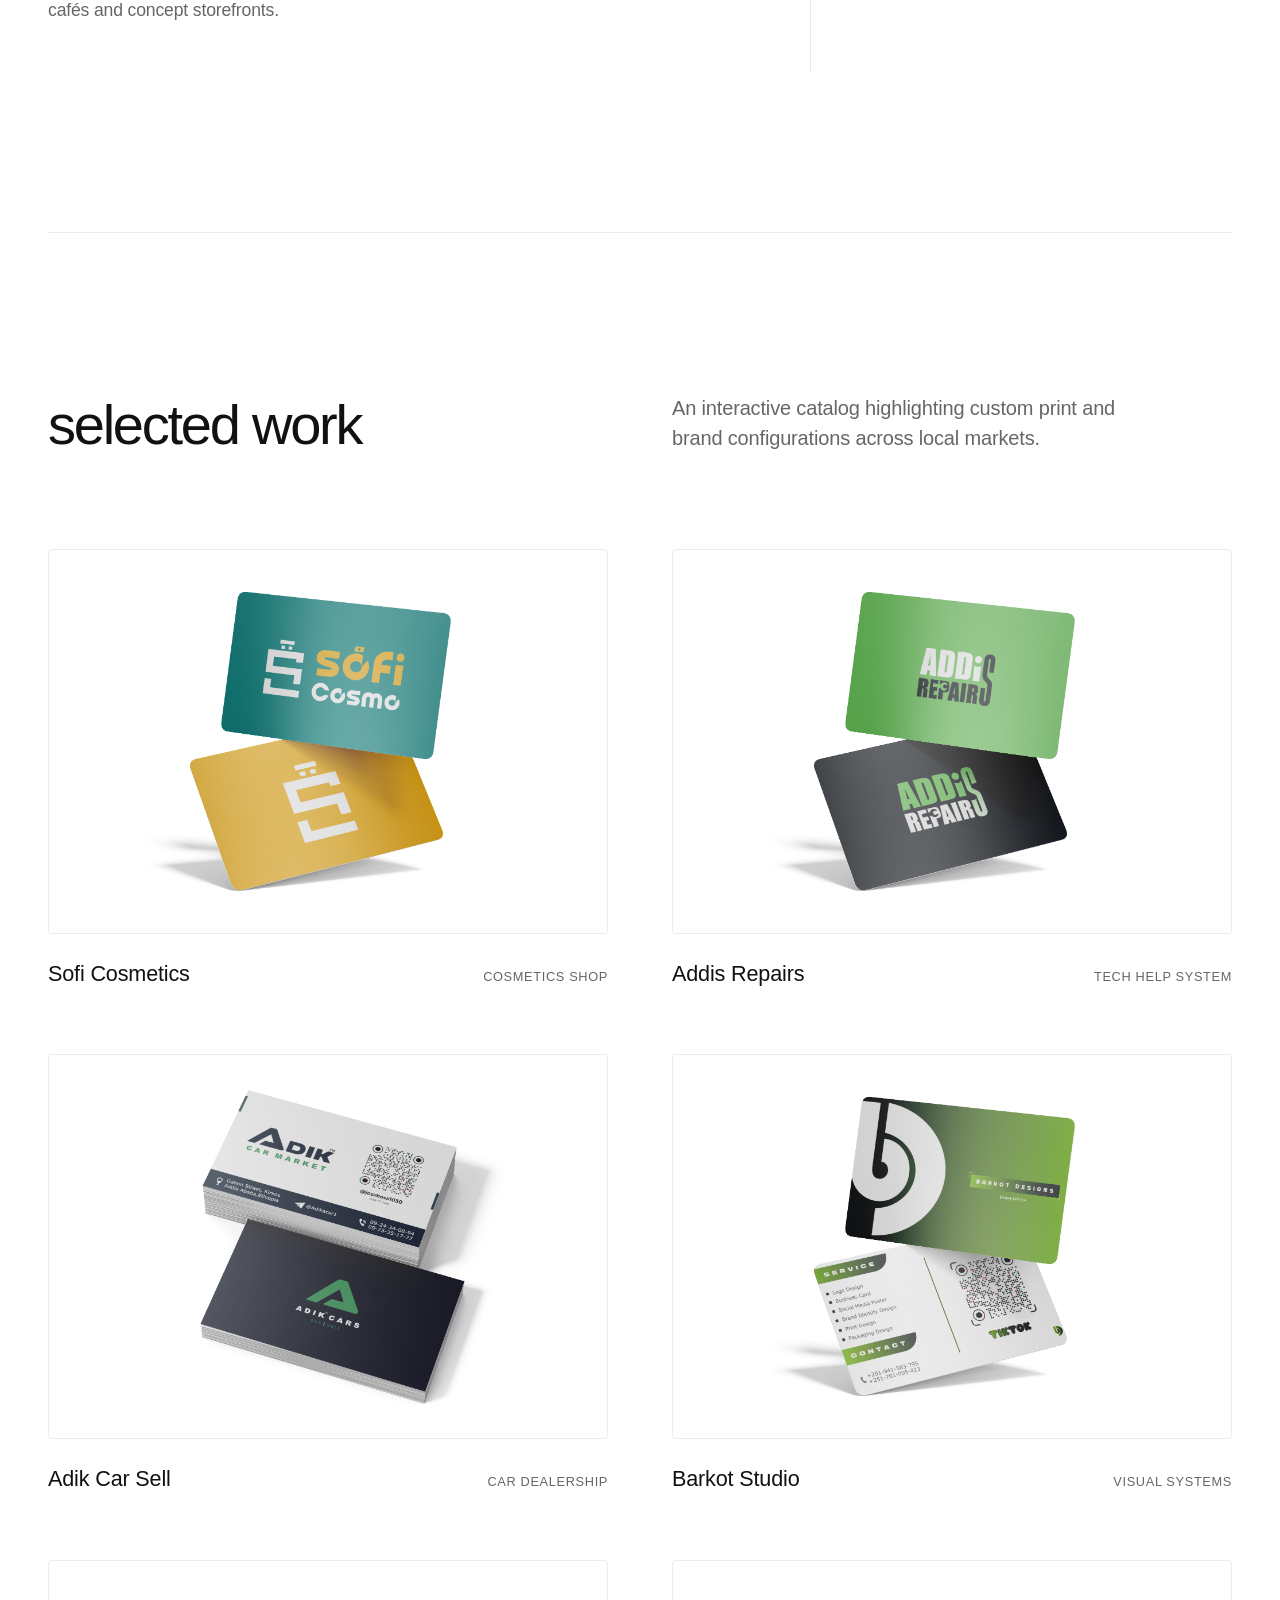
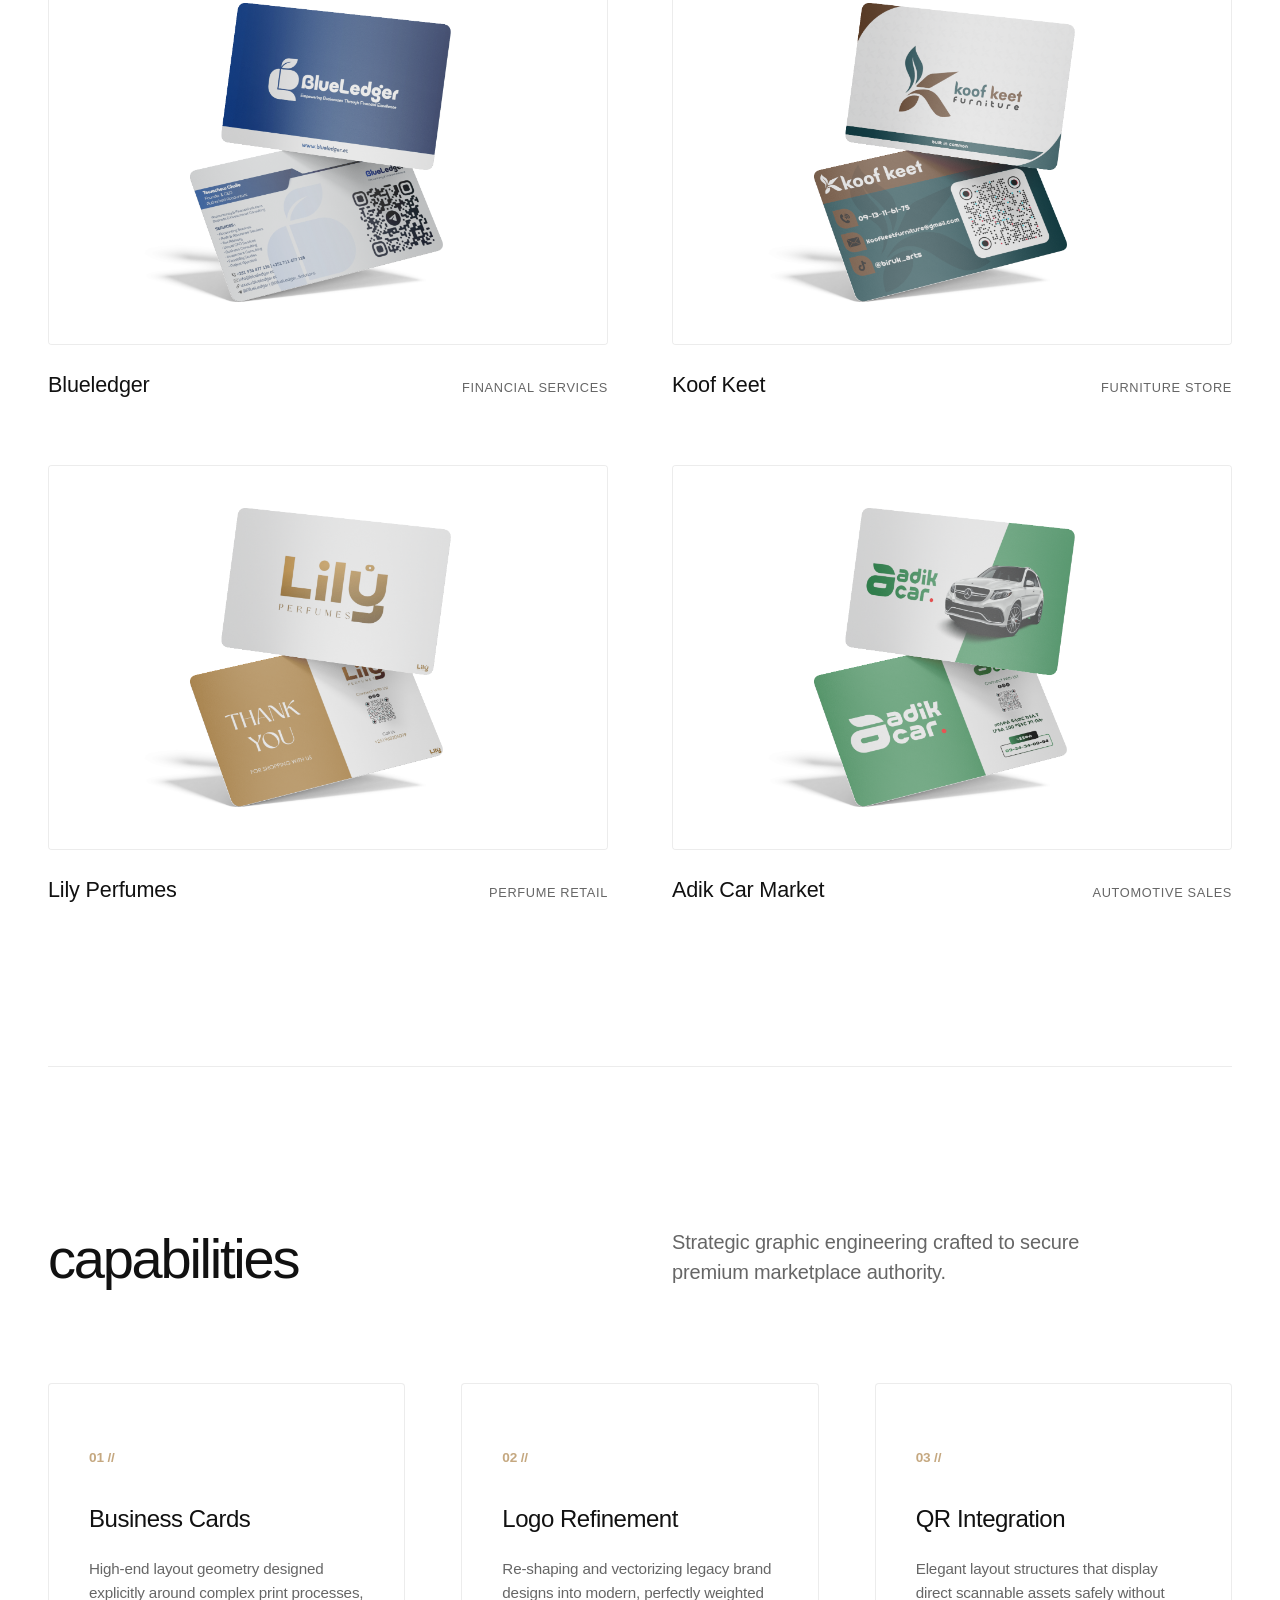
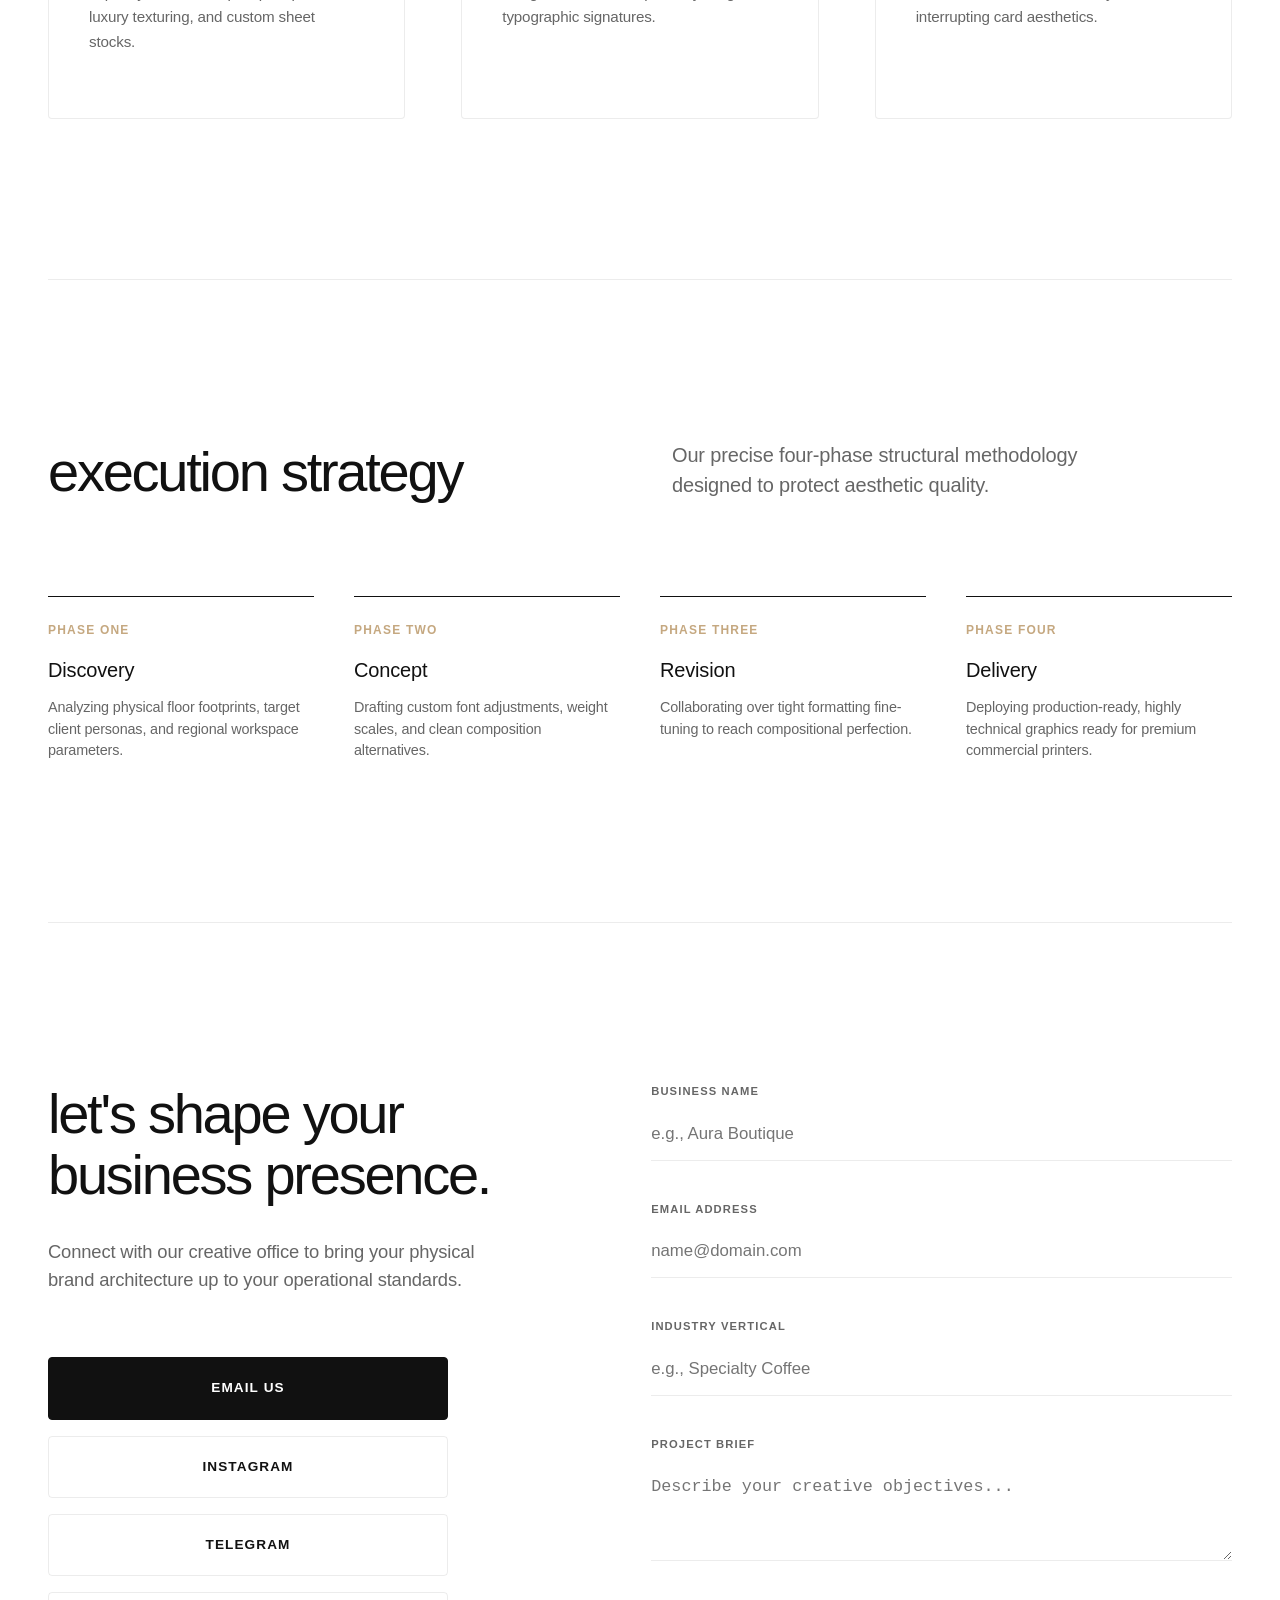
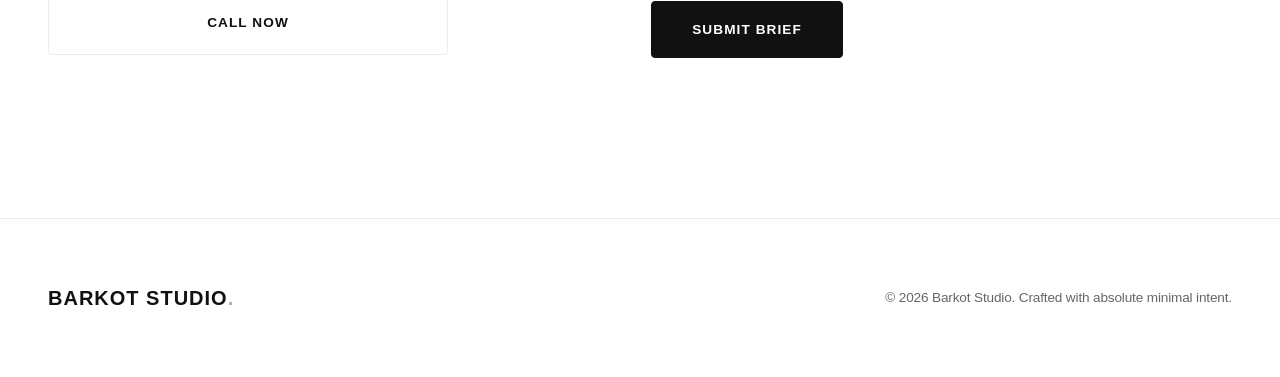
==== commit 7c433021: "Update index.html" ====
--- a/index.html
+++ b/index.html
@@ -130,6 +130,24 @@
                         <p>Furniture Store</p>
                     </div>
                 </a>
+                <a href="#contact" class="work-card">
+                    <div class="work-canvas">
+                        <img src="lily.png" alt="Lily Perfumes" class="portfolio-img">
+                    </div>
+                    <div class="work-title-block">
+                        <h3>Lily Perfumes</h3>
+                        <p>Perfume Retail</p>
+                    </div>
+                </a>
+                <a href="#contact" class="work-card">
+                    <div class="work-canvas">
+                        <img src="dk.png" alt="Adik Car Market" class="portfolio-img">
+                    </div>
+                    <div class="work-title-block">
+                        <h3>Adik Car Market</h3>
+                        <p>Automotive Sales</p>
+                    </div>
+                </a>
             </div>
         </section>
 
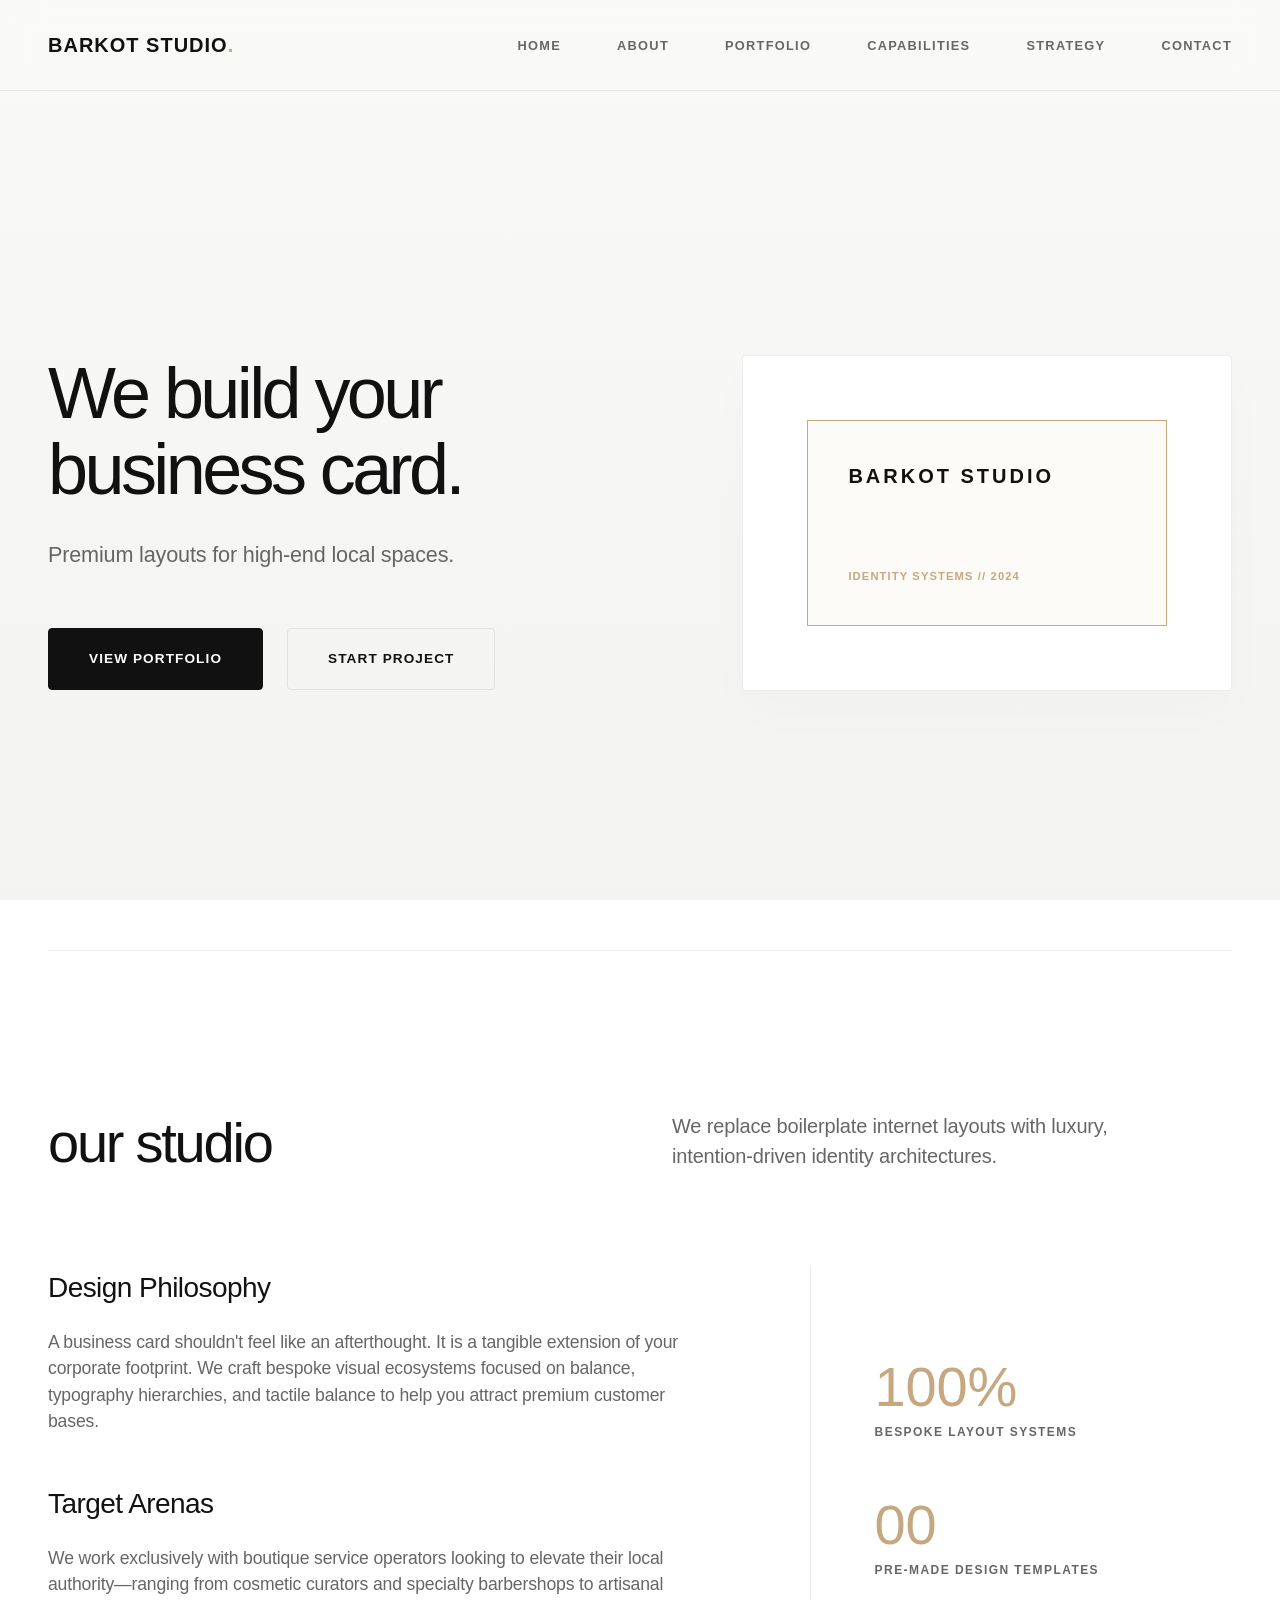
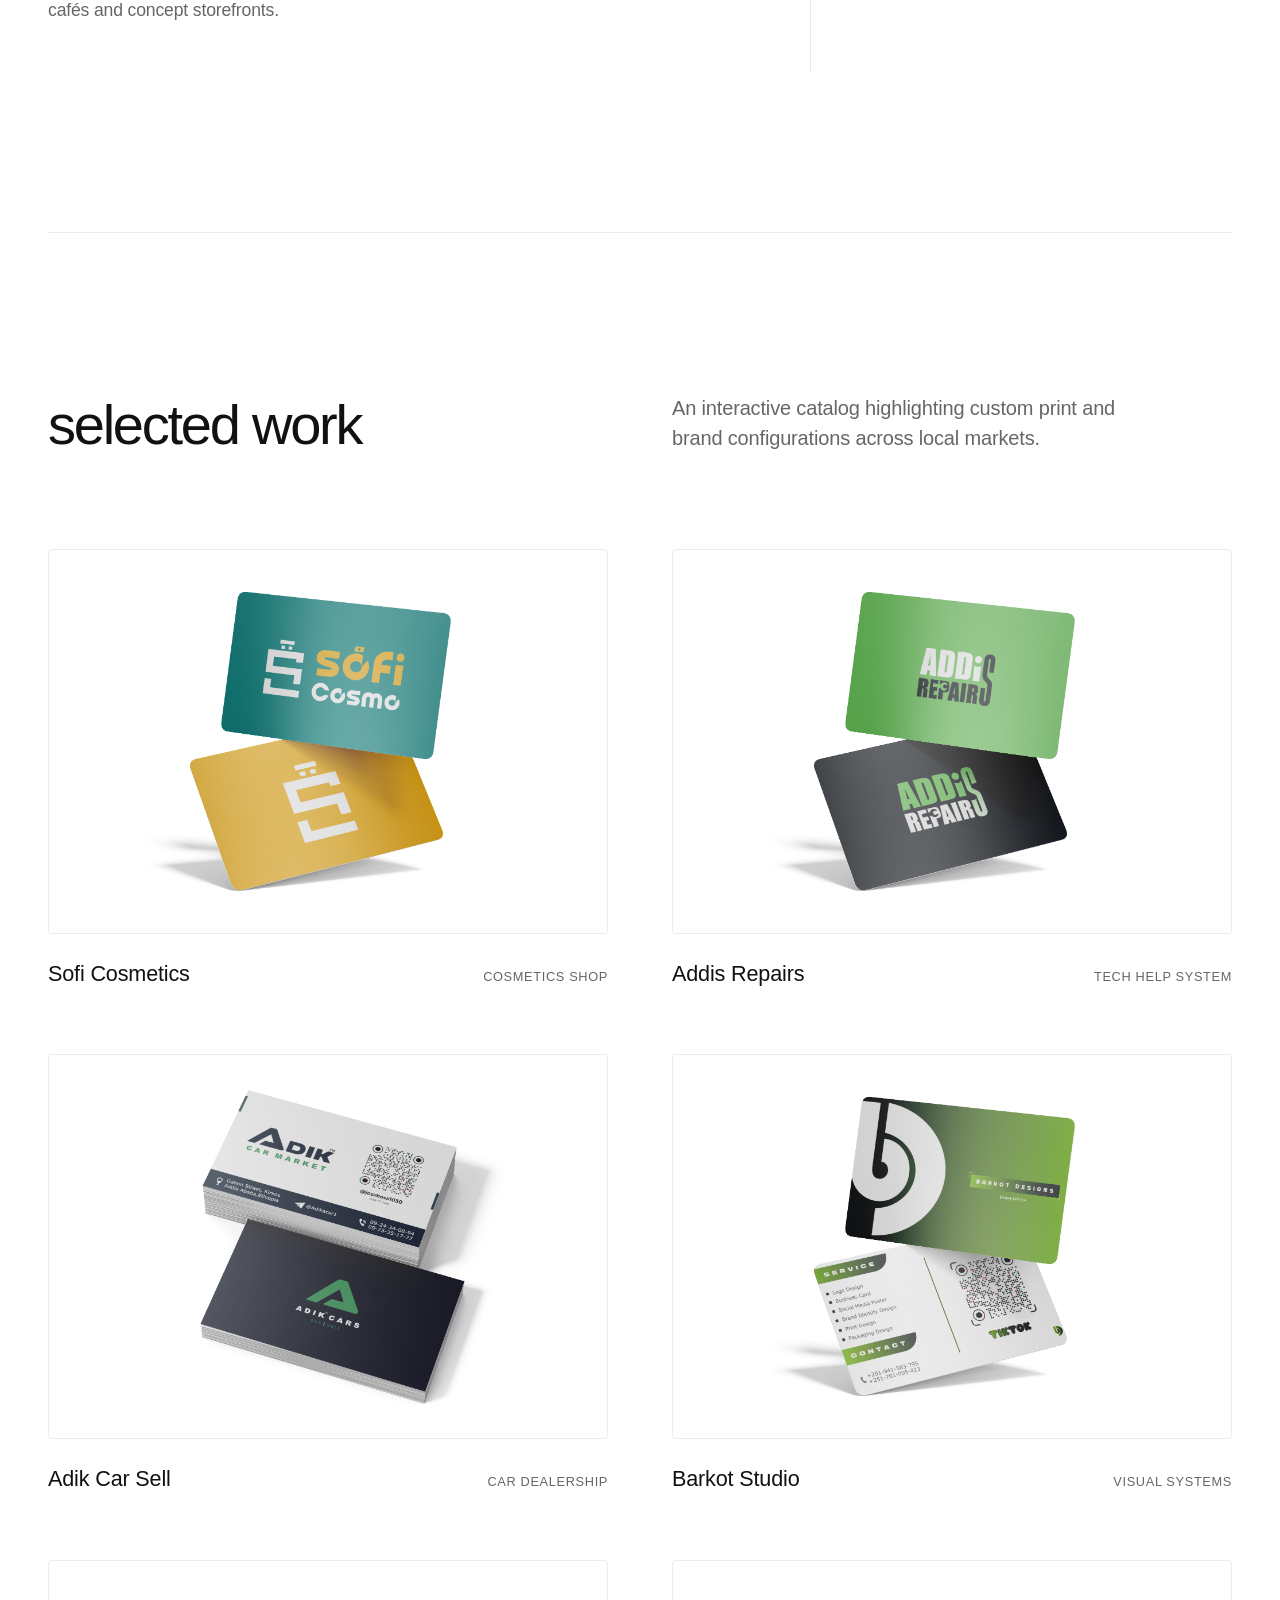
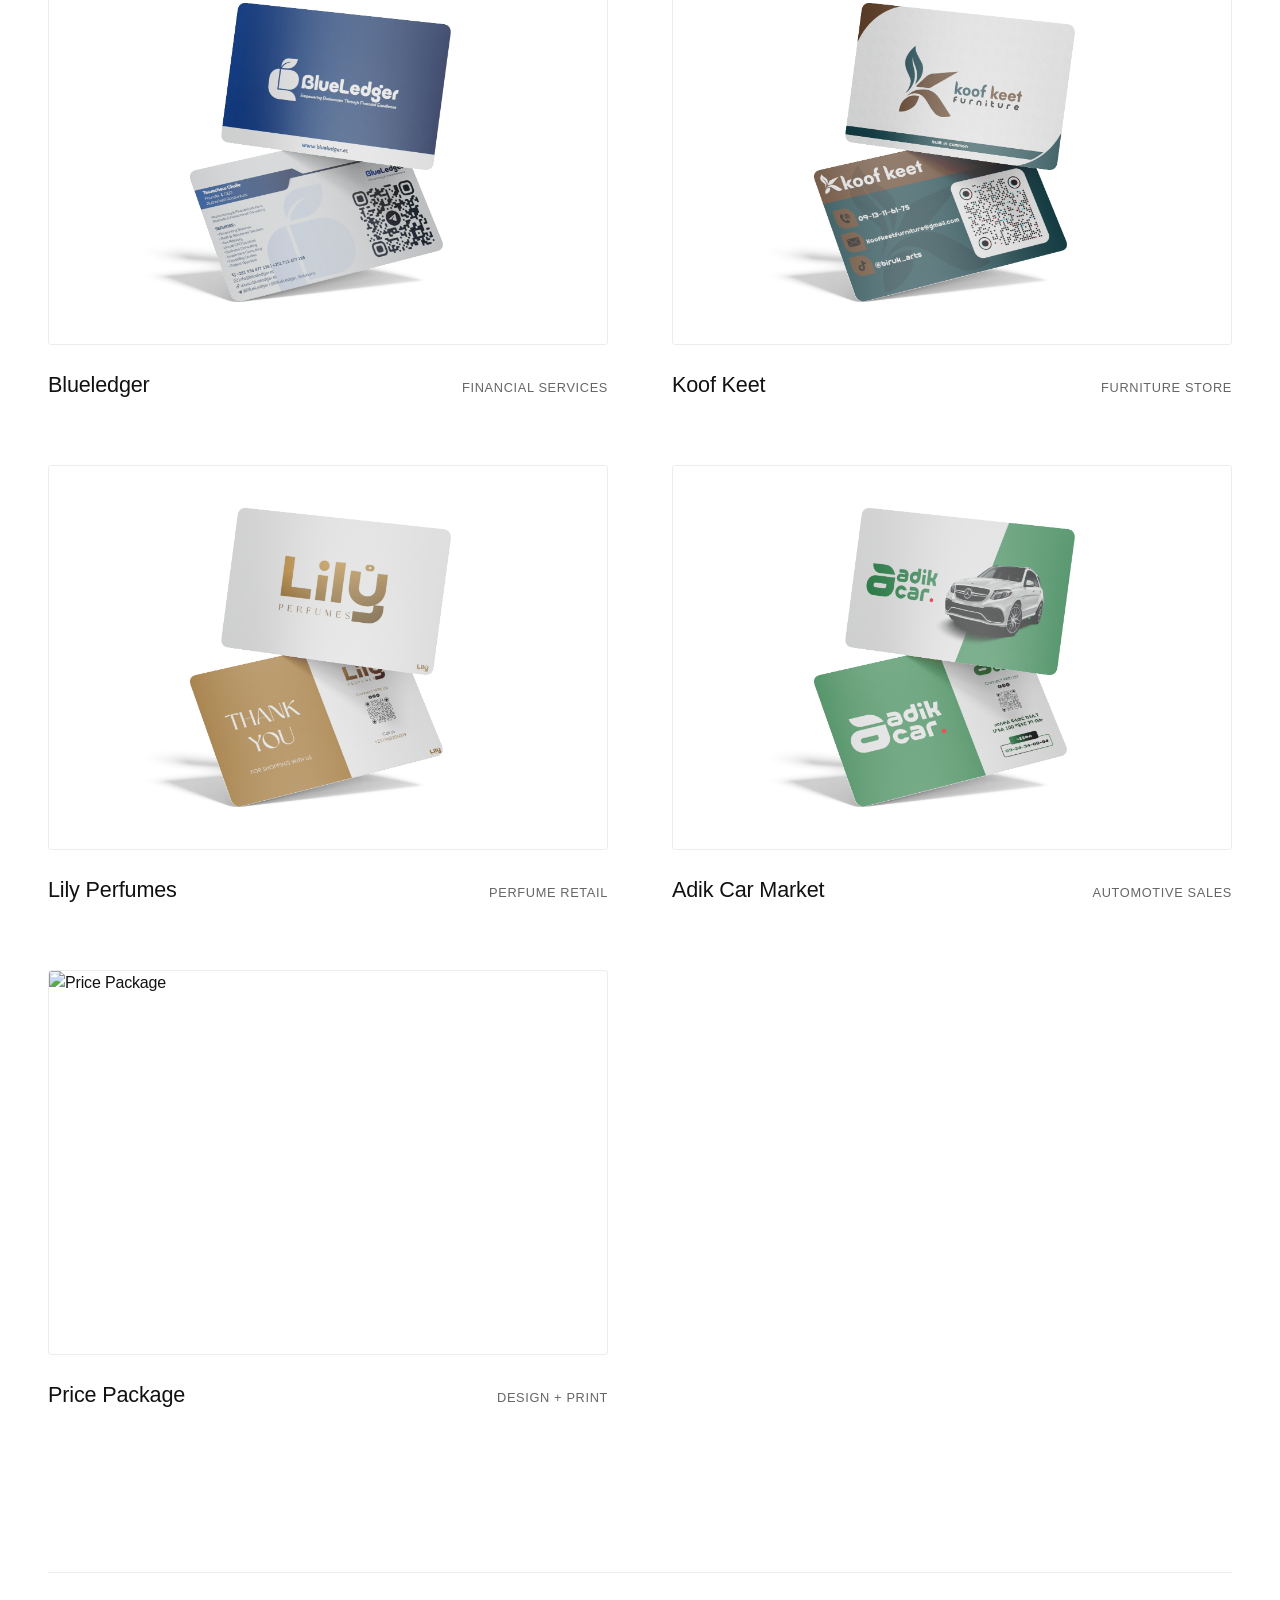
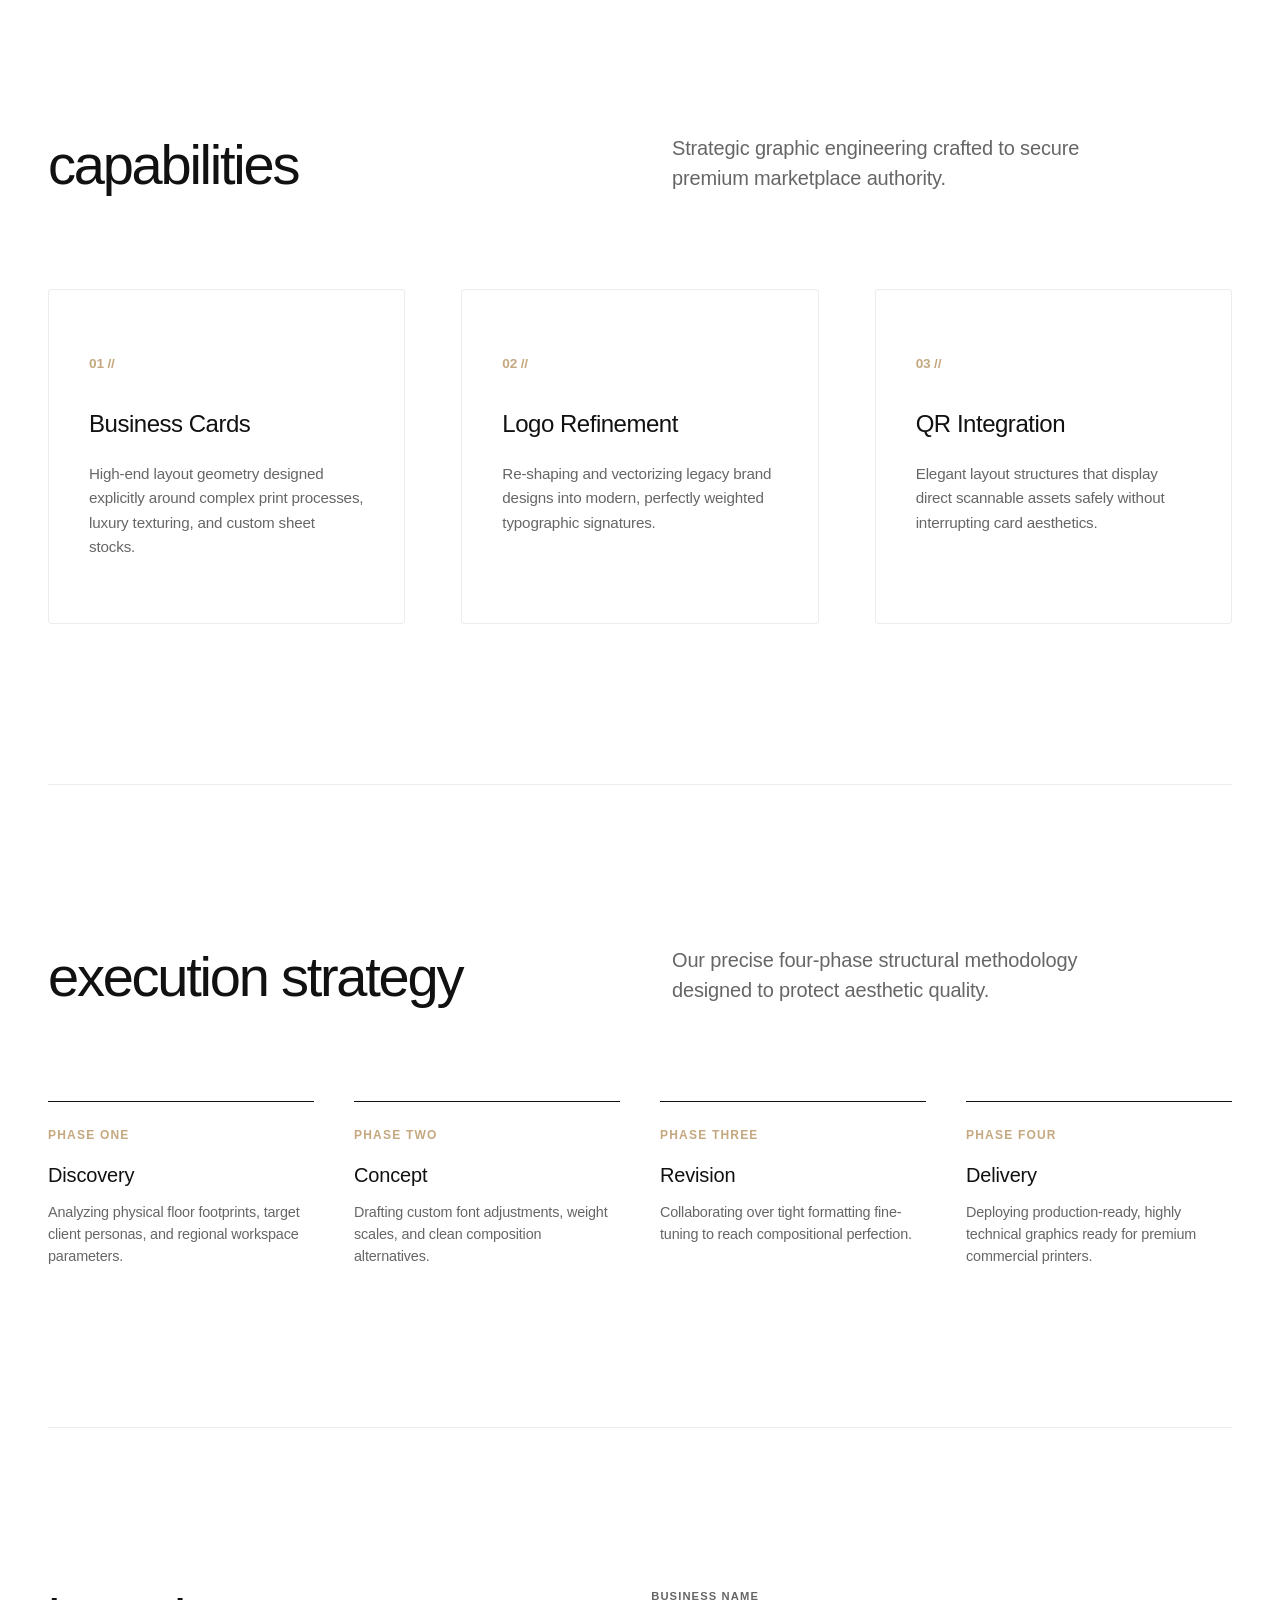
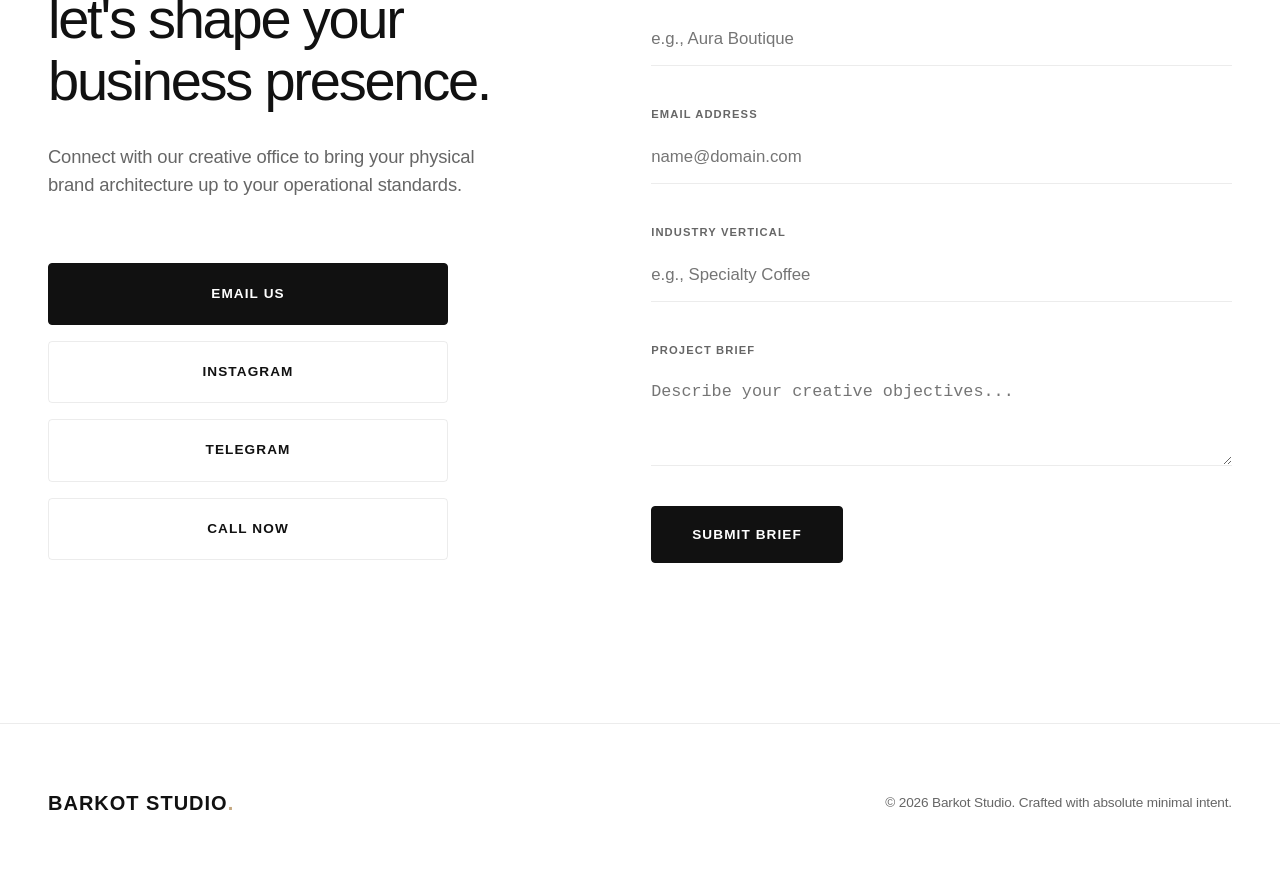
==== commit b204c32e: "Update index.html" ====
--- a/index.html
+++ b/index.html
@@ -147,6 +147,14 @@
                         <h3>Adik Car Market</h3>
                         <p>Automotive Sales</p>
                     </div>
+                <a href="#contact" class="work-card">
+                    <div class="work-canvas">
+                        <img src="BCP.png" alt="Price Package" class="portfolio-img">
+                    </div>
+                    <div class="work-title-block">
+                        <h3>Price Package</h3>
+                        <p>Design + Print</p>
+                    </div>
                 </a>
             </div>
         </section>
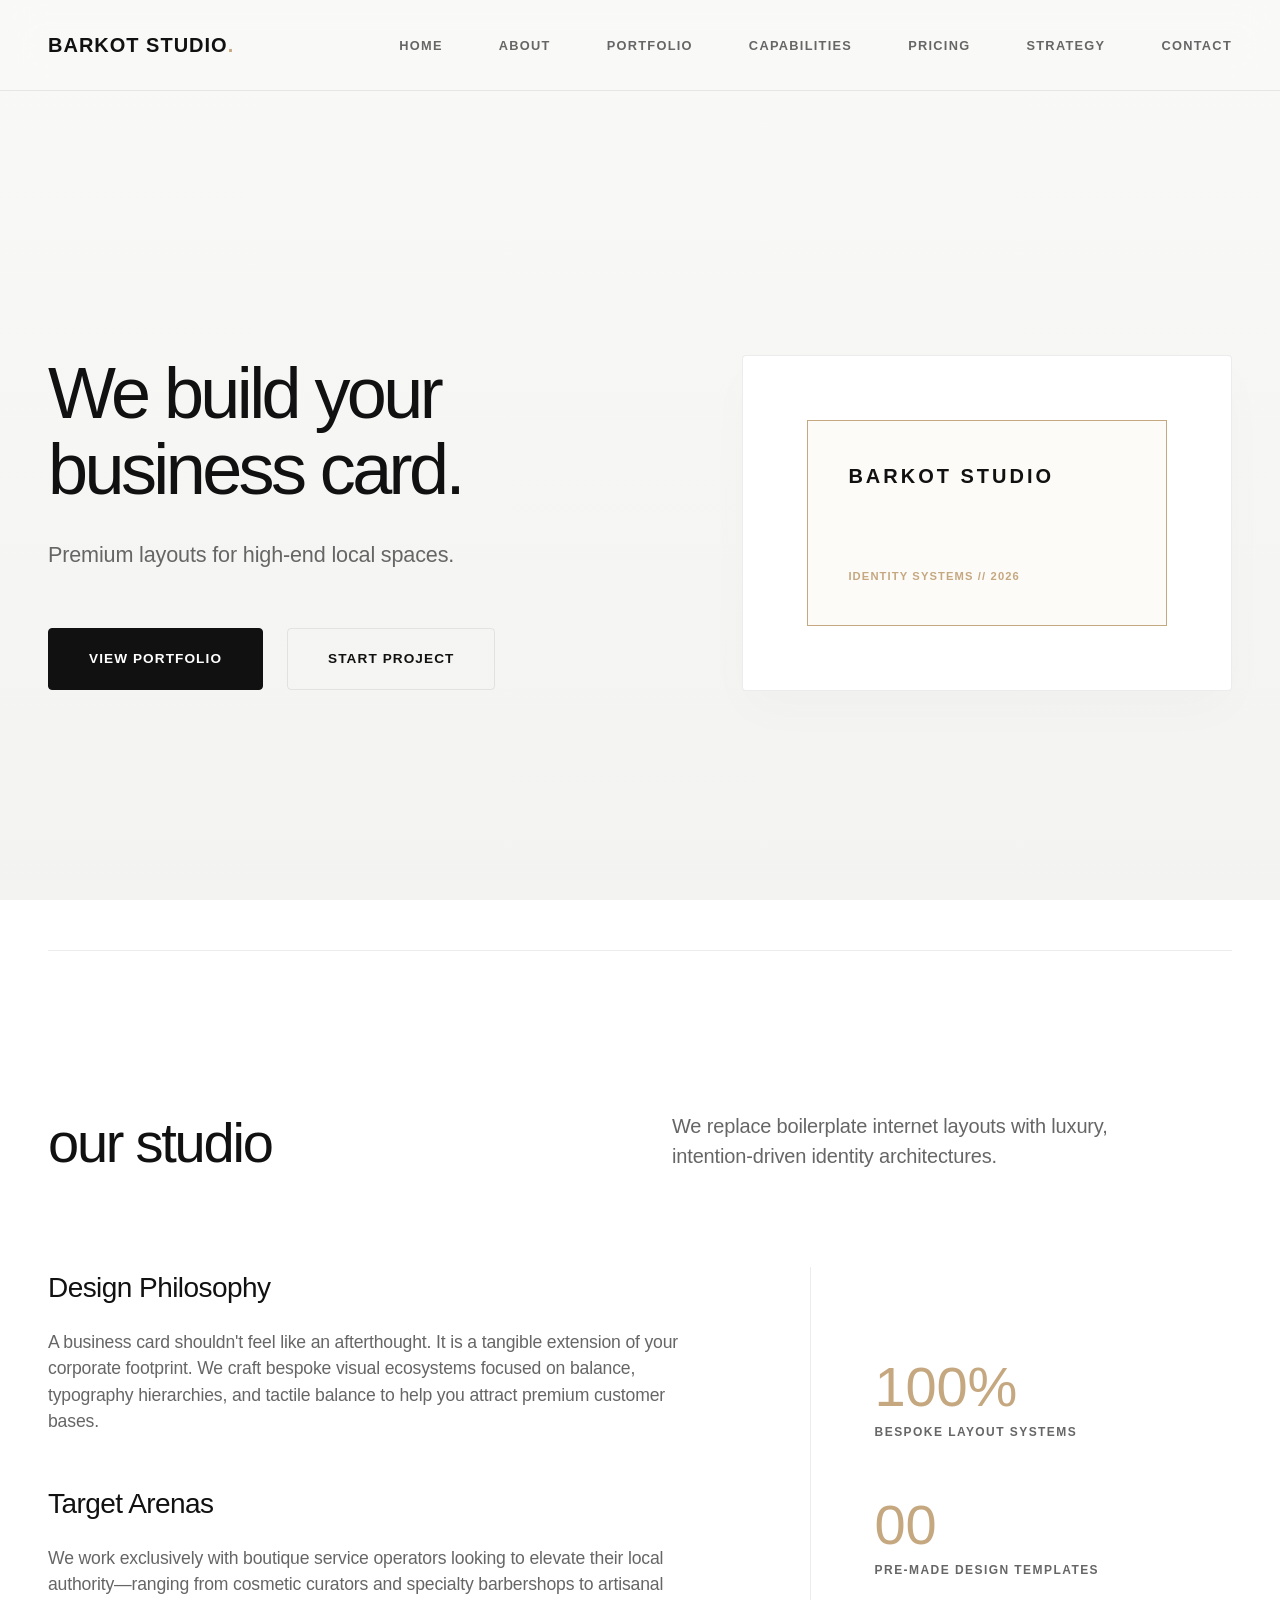
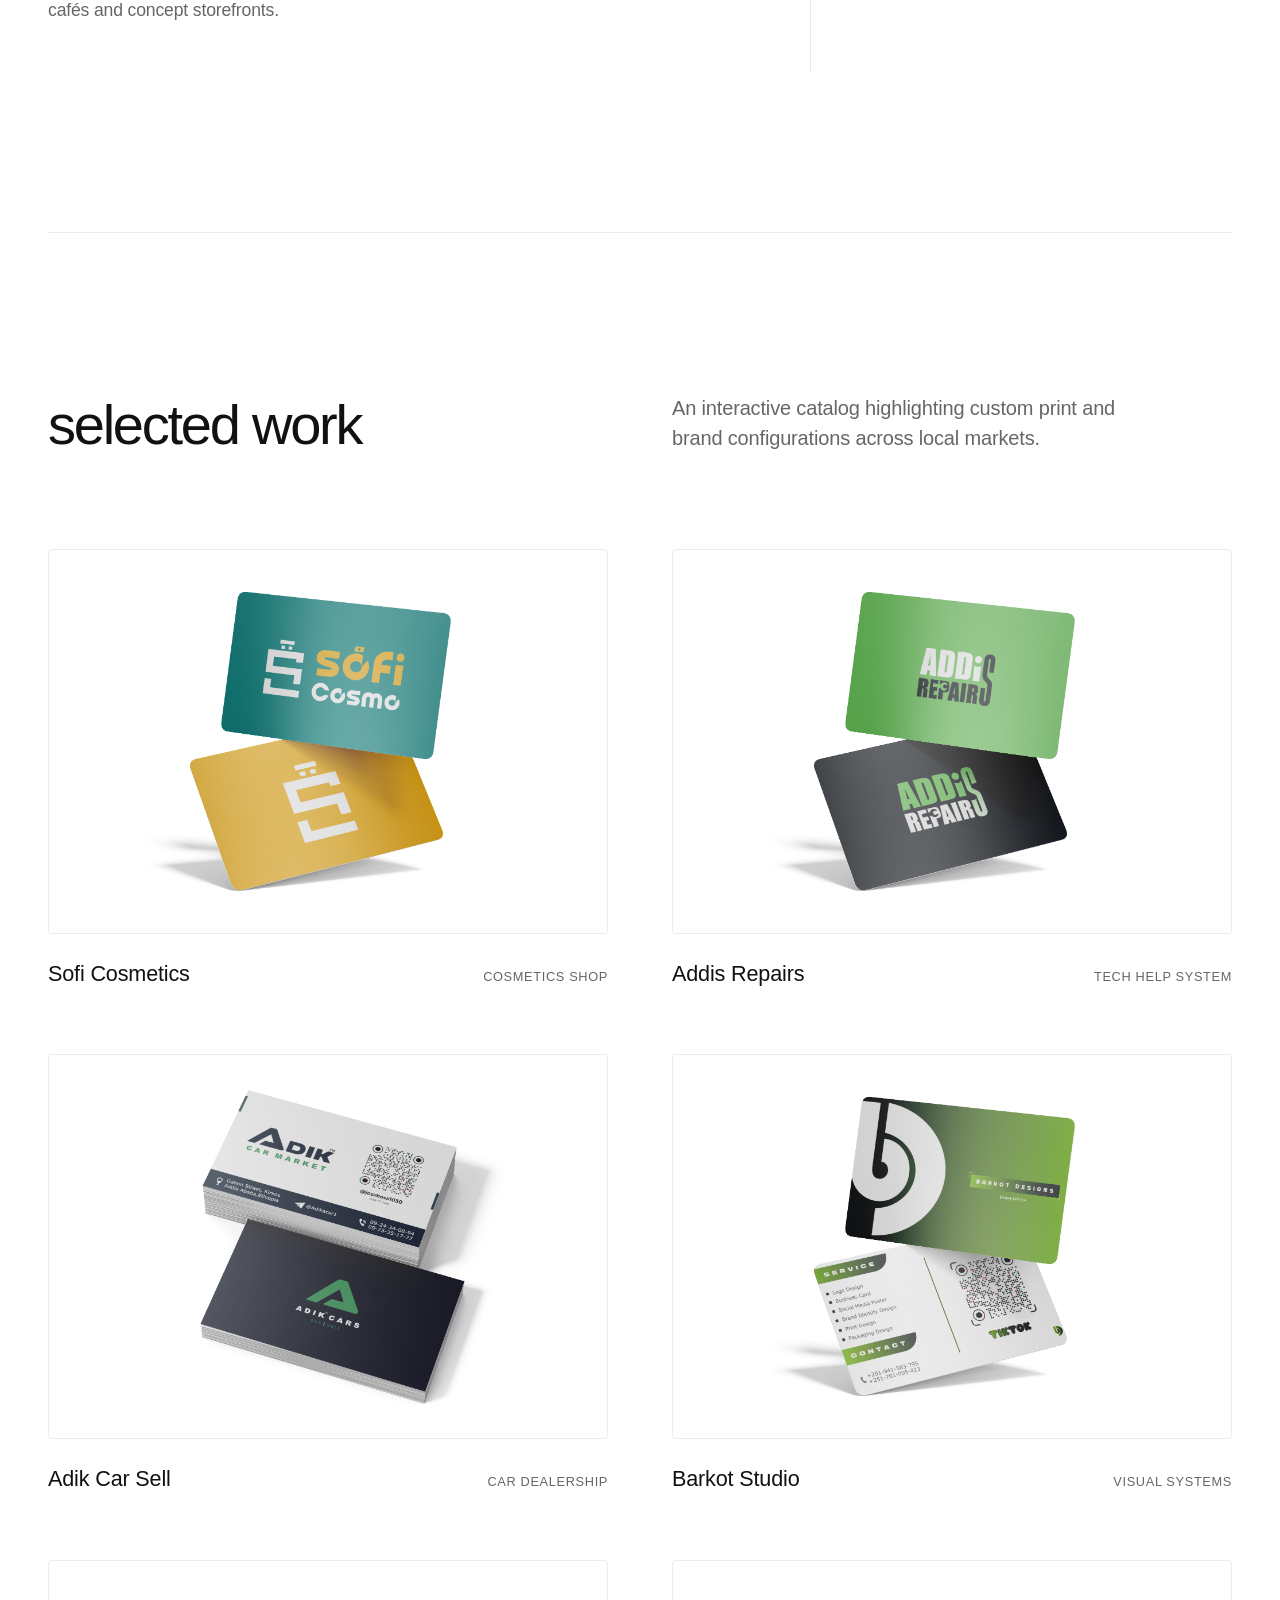
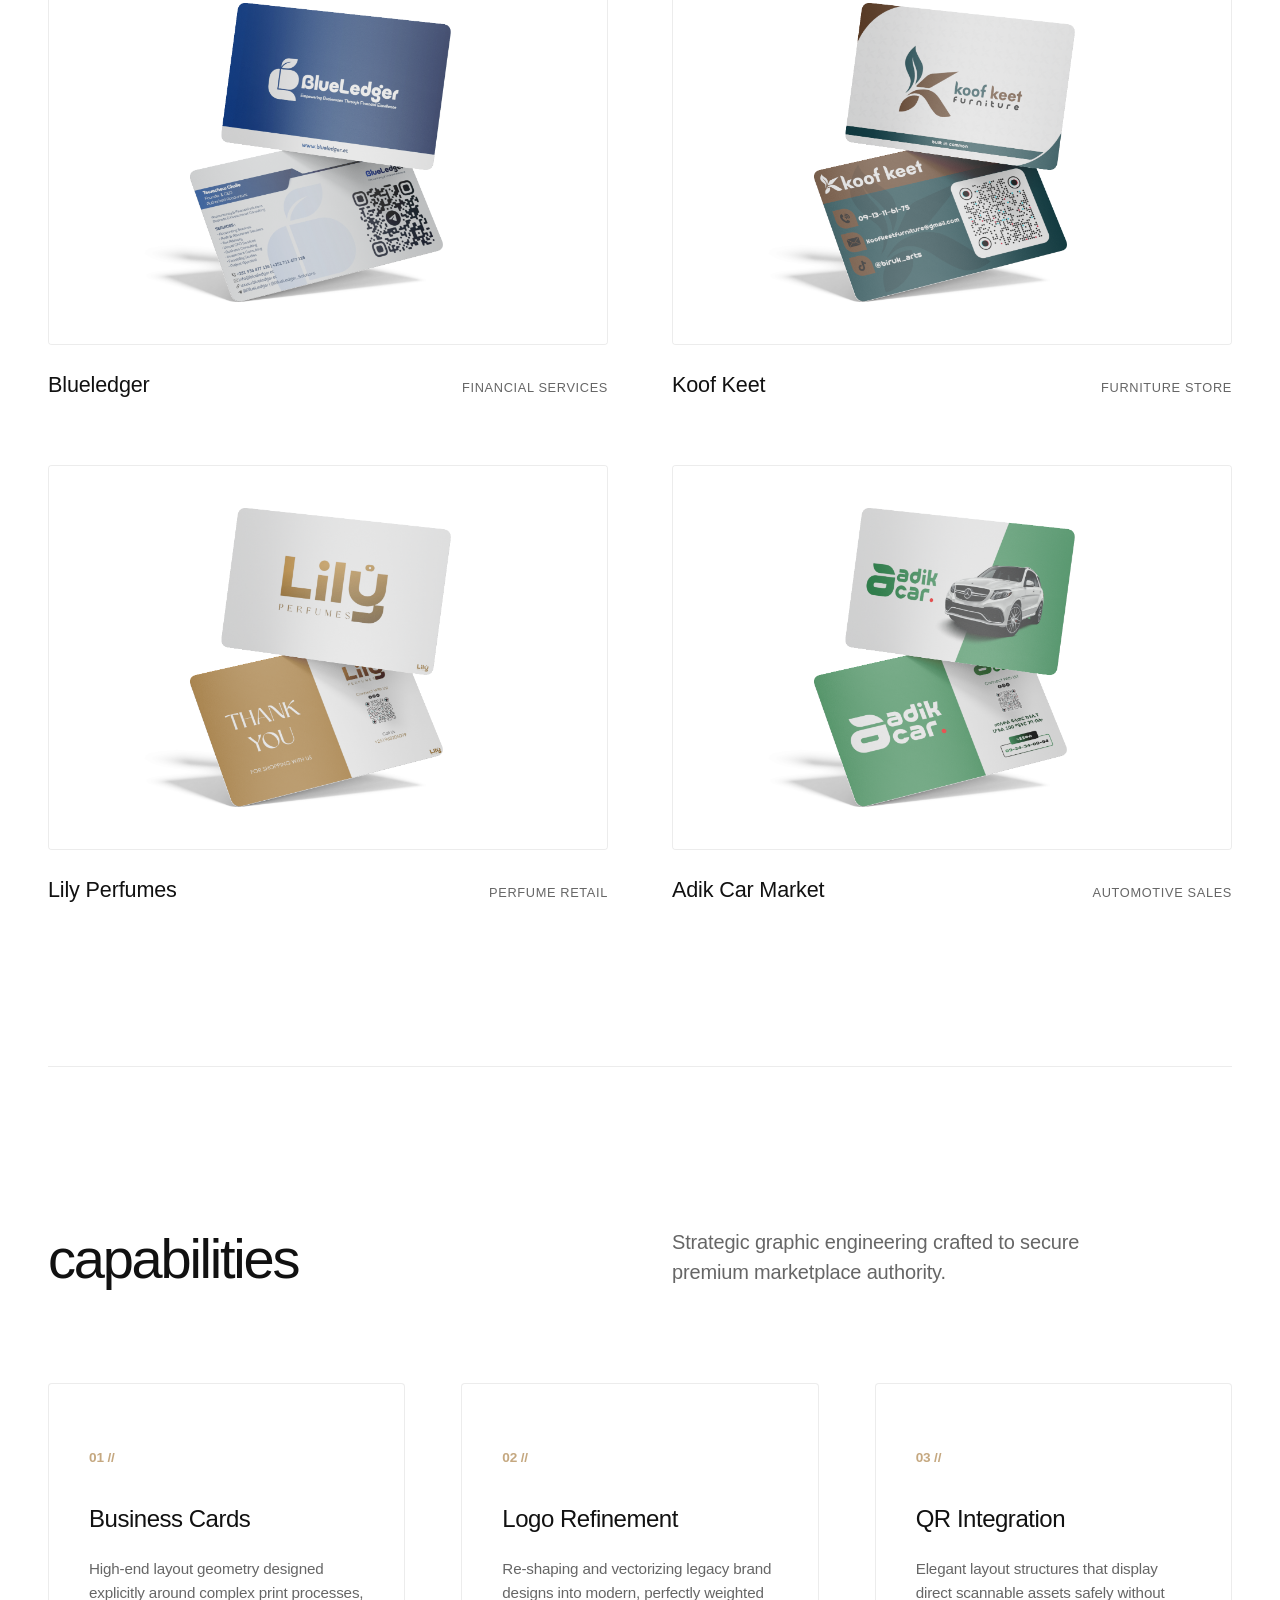
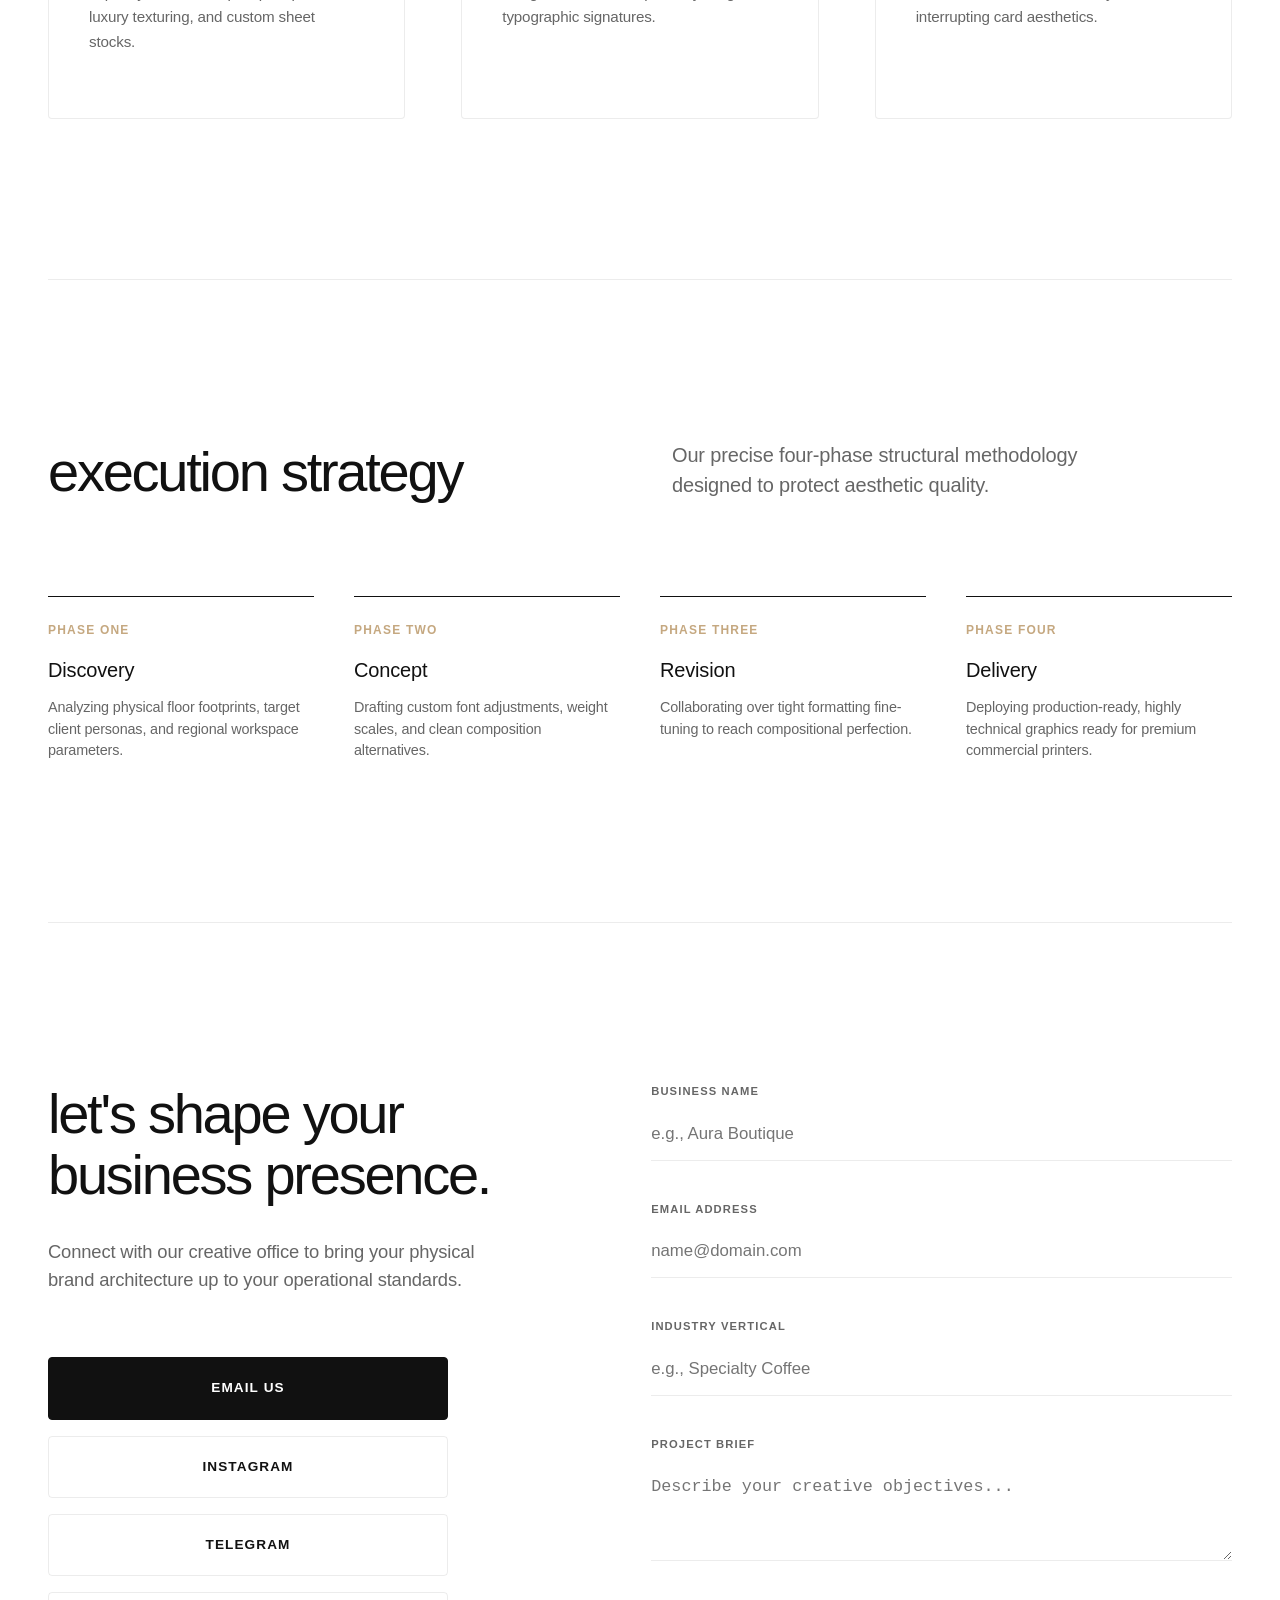
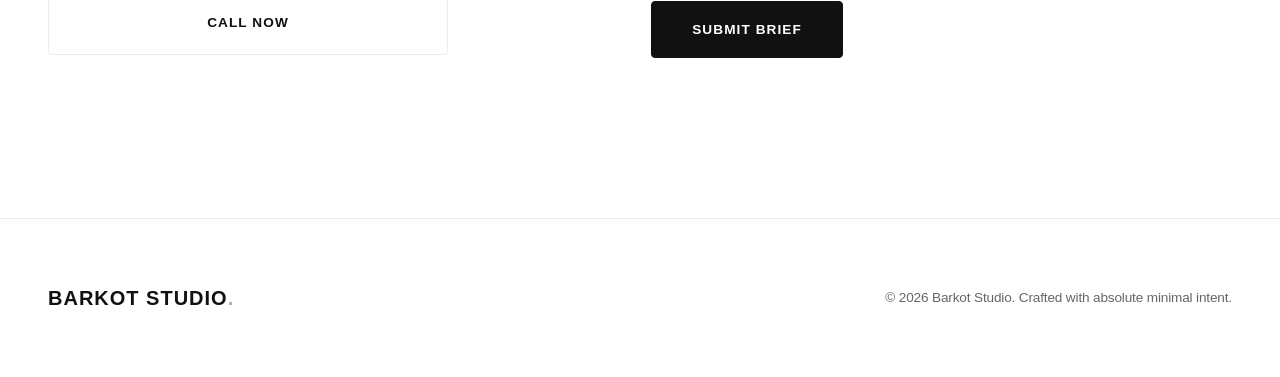
==== commit 579d8726: "Update index.html" ====
--- a/index.html
+++ b/index.html
@@ -17,6 +17,7 @@
                 <li><a href="#about">About</a></li>
                 <li><a href="#portfolio">Portfolio</a></li>
                 <li><a href="#services">Capabilities</a></li>
+                <li><a href="pricing.html">Pricing</a></li>
                 <li><a href="#process">Strategy</a></li>
                 <li><a href="#contact">Contact</a></li>
             </ul>
@@ -38,7 +39,7 @@
                 <div class="hero-frame">
                     <div class="hero-card-asset">
                         <div class="brand-title">BARKOT STUDIO</div>
-                        <div class="brand-sub">Identity Systems // 2024</div>
+                        <div class="brand-sub">Identity Systems // 2026</div>
                     </div>
                 </div>
             </div>
@@ -111,7 +112,6 @@
                         <p>Visual Systems</p>
                     </div>
                 </a>
-                </a>
                 <a href="#contact" class="work-card">
                     <div class="work-canvas">
                         <img src="Blue.png" alt="Blueledger Business Card Design" class="portfolio-img">
@@ -146,14 +146,6 @@
                     <div class="work-title-block">
                         <h3>Adik Car Market</h3>
                         <p>Automotive Sales</p>
-                    </div>
-                <a href="#contact" class="work-card">
-                    <div class="work-canvas">
-                        <img src="BCP.png" alt="Price Package" class="portfolio-img">
-                    </div>
-                    <div class="work-title-block">
-                        <h3>Price Package</h3>
-                        <p>Design + Print</p>
                     </div>
                 </a>
             </div>
@@ -167,24 +159,18 @@
             <div class="capabilities-list-grid">
                 <div class="capability-row">
                     <span class="capability-num">01 //</span>
-                    <div class="capability-content">
-                        <h3>Business Cards</h3>
-                        <p>High-end layout geometry designed explicitly around complex print processes, luxury texturing, and custom sheet stocks.</p>
-                    </div>
+                    <h3>Business Cards</h3>
+                    <p>High-end layout geometry designed explicitly around complex print processes, luxury texturing, and custom sheet stocks.</p>
                 </div>
                 <div class="capability-row">
                     <span class="capability-num">02 //</span>
-                    <div class="capability-content">
-                        <h3>Logo Refinement</h3>
-                        <p>Re-shaping and vectorizing legacy brand designs into modern, perfectly weighted typographic signatures.</p>
-                    </div>
+                    <h3>Logo Refinement</h3>
+                    <p>Re-shaping and vectorizing legacy brand designs into modern, perfectly weighted typographic signatures.</p>
                 </div>
                 <div class="capability-row">
                     <span class="capability-num">03 //</span>
-                    <div class="capability-content">
-                        <h3>QR Integration</h3>
-                        <p>Elegant layout structures that display direct scannable assets safely without interrupting card aesthetics.</p>
-                    </div>
+                    <h3>QR Integration</h3>
+                    <p>Elegant layout structures that display direct scannable assets safely without interrupting card aesthetics.</p>
                 </div>
             </div>
         </section>
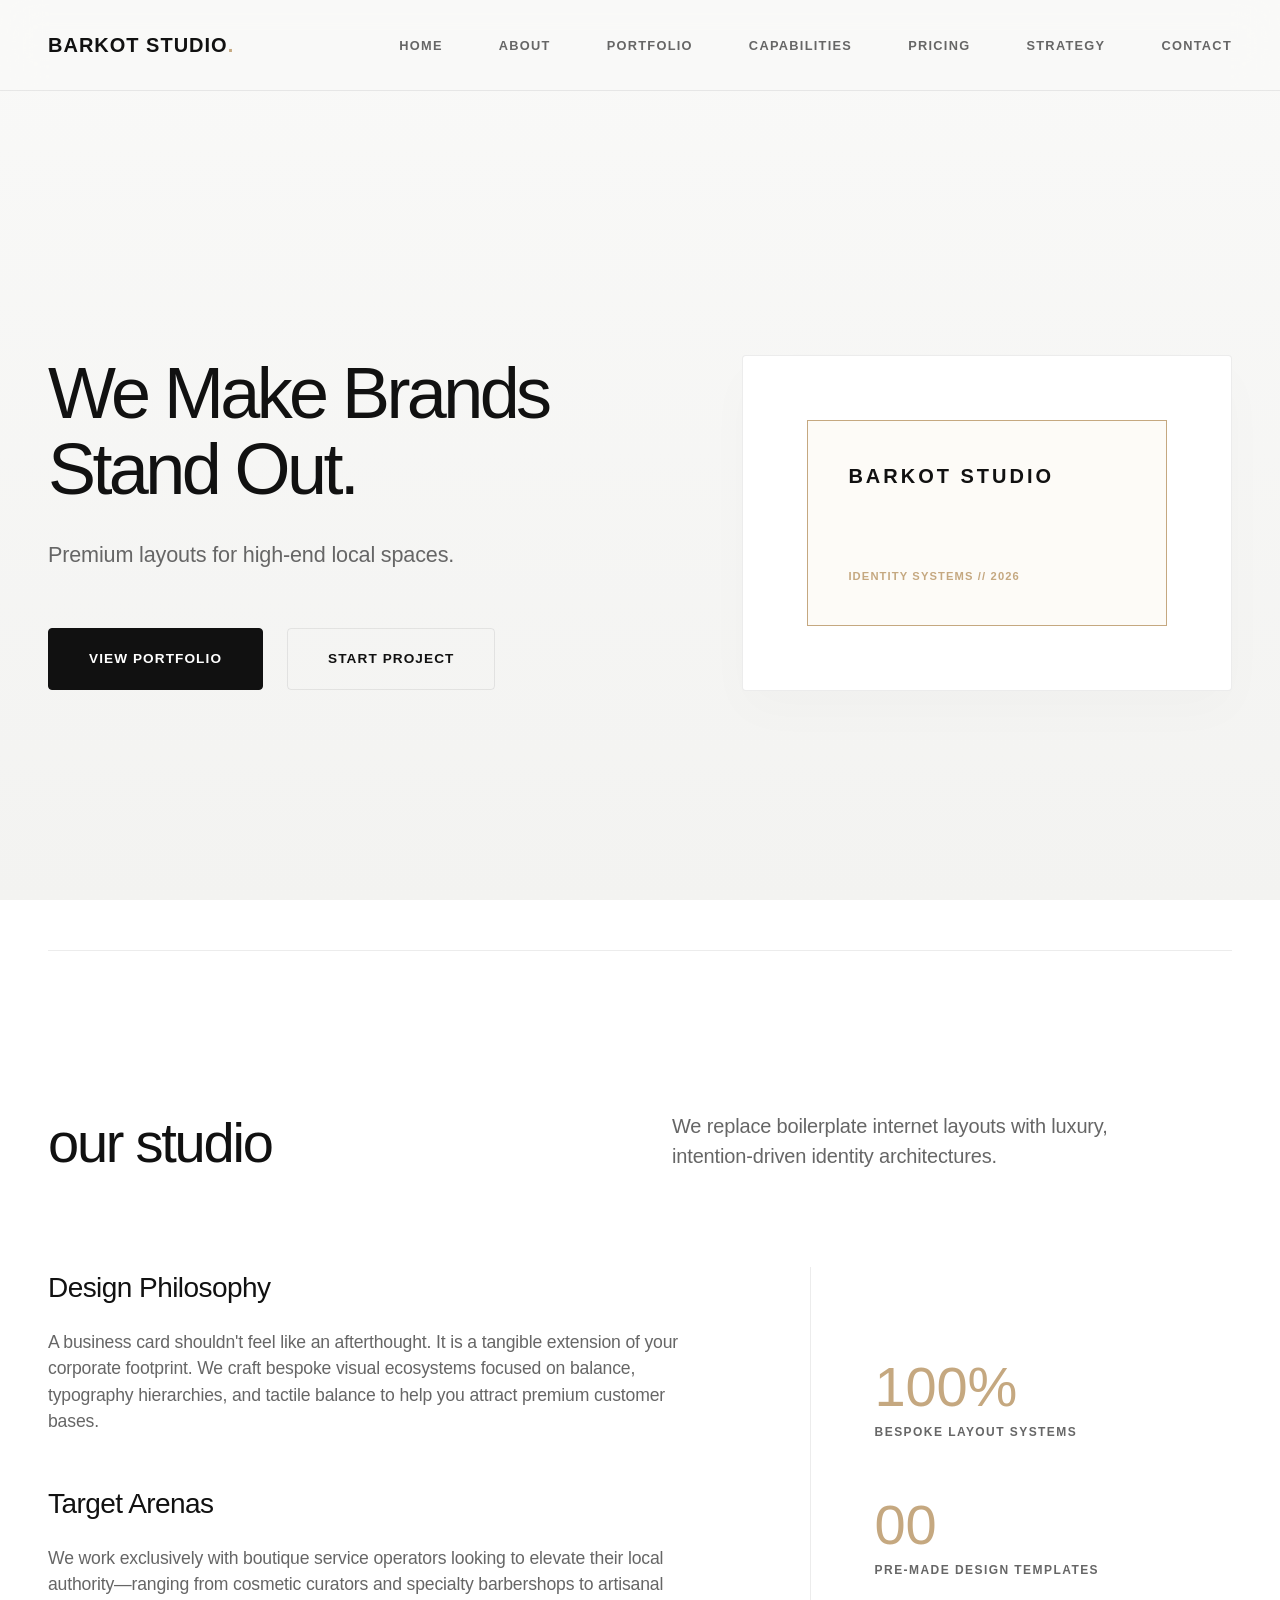
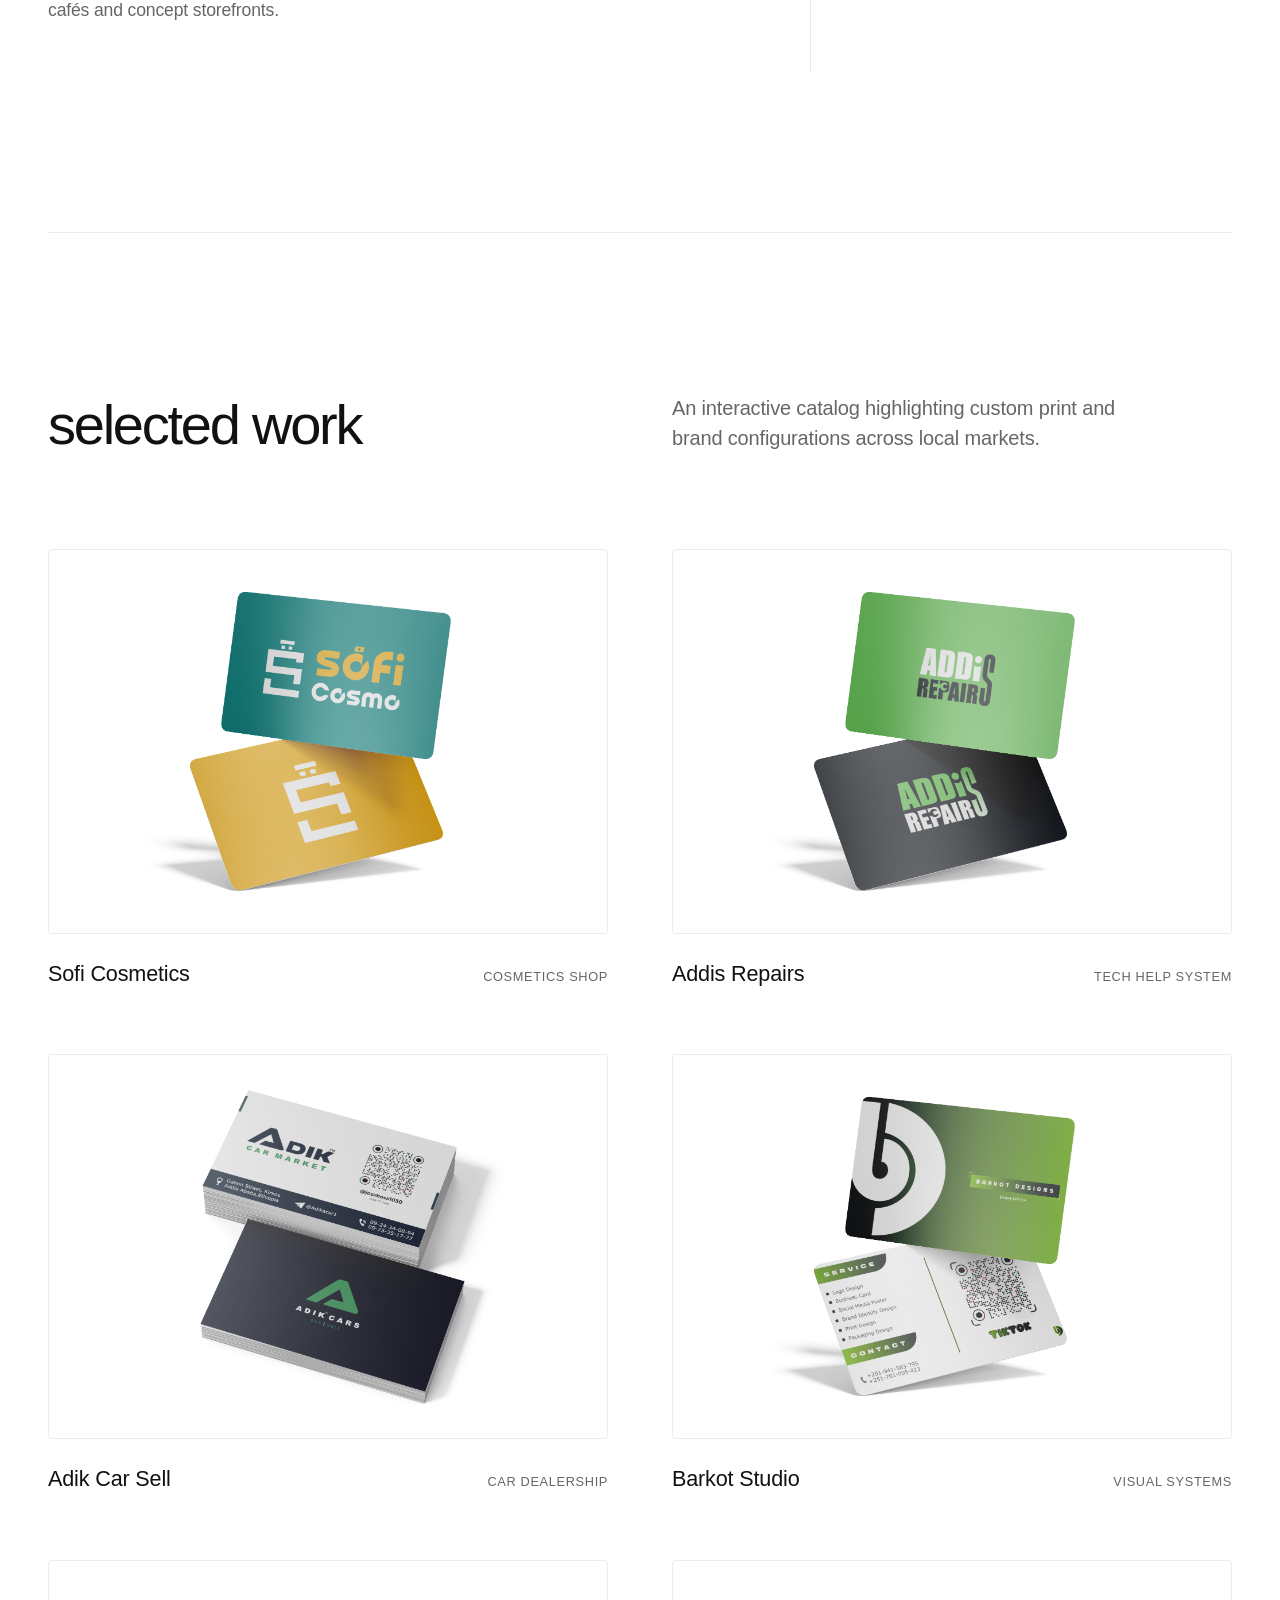
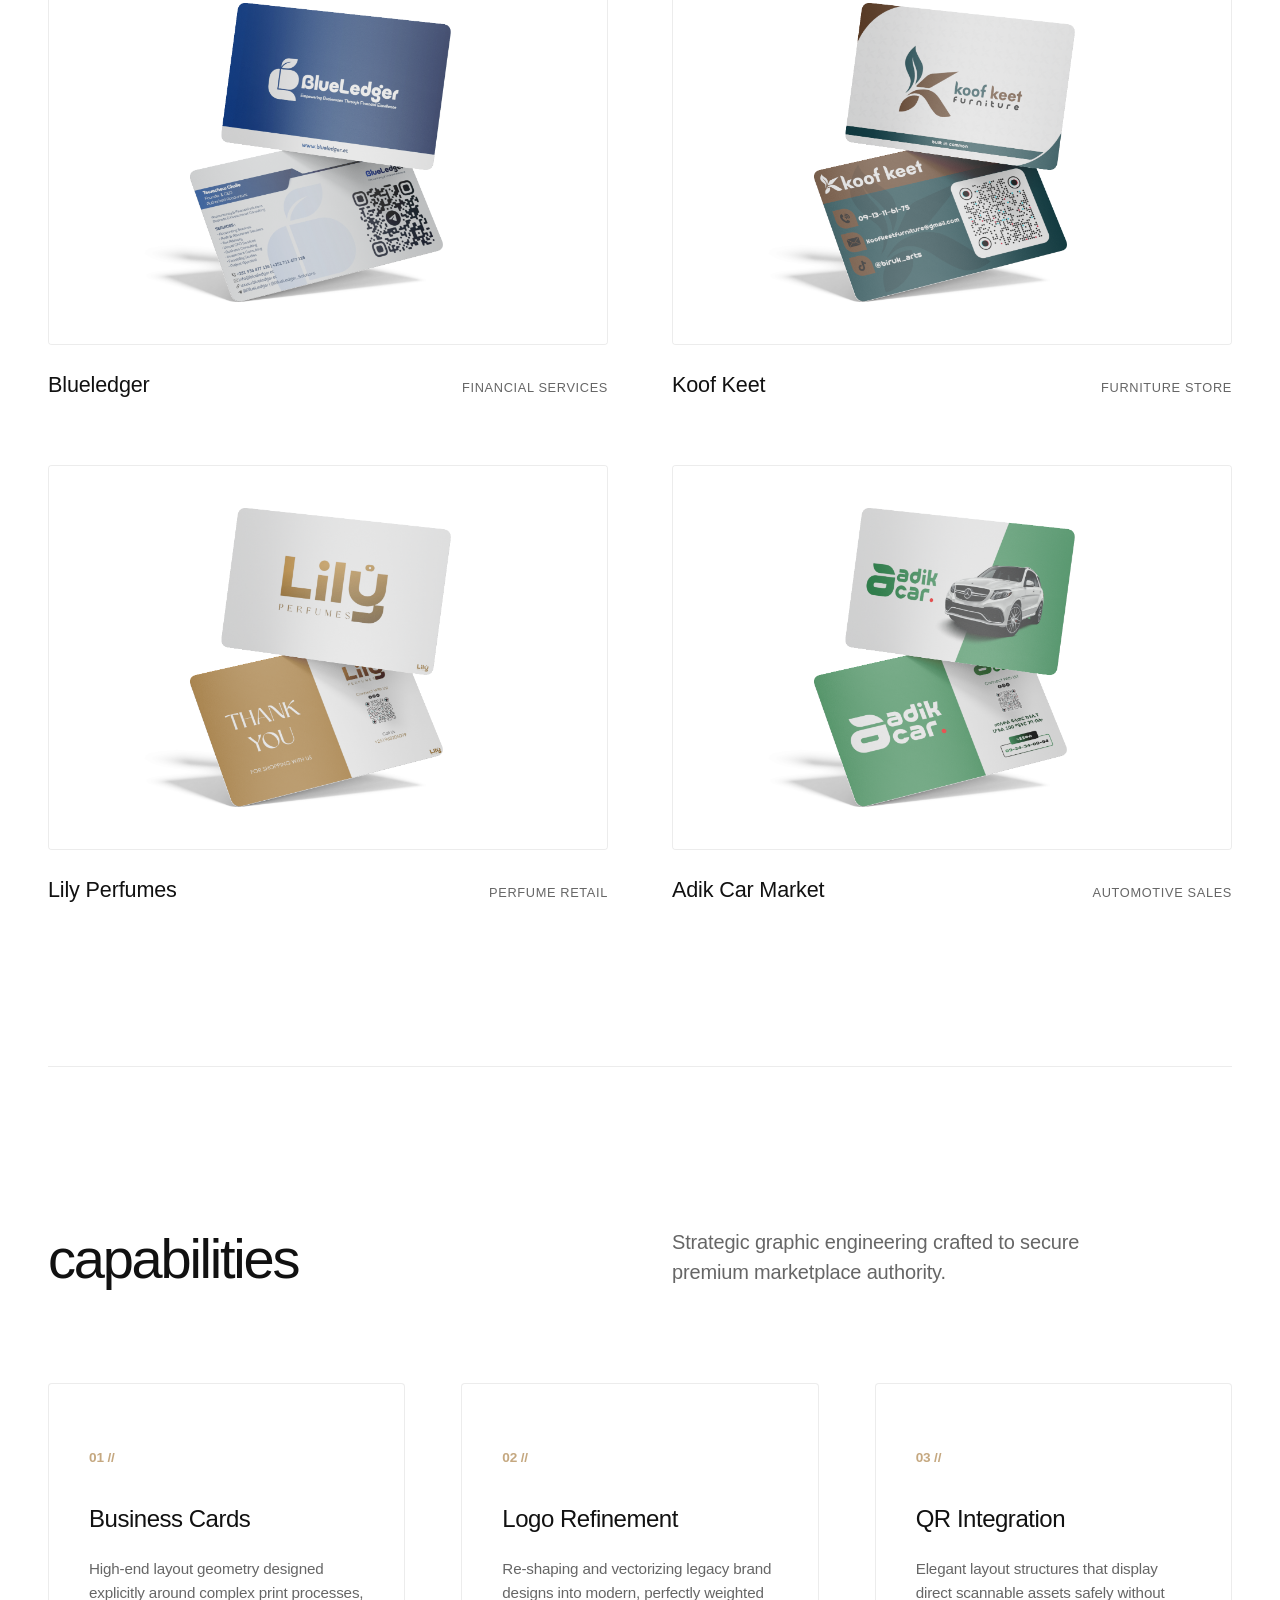
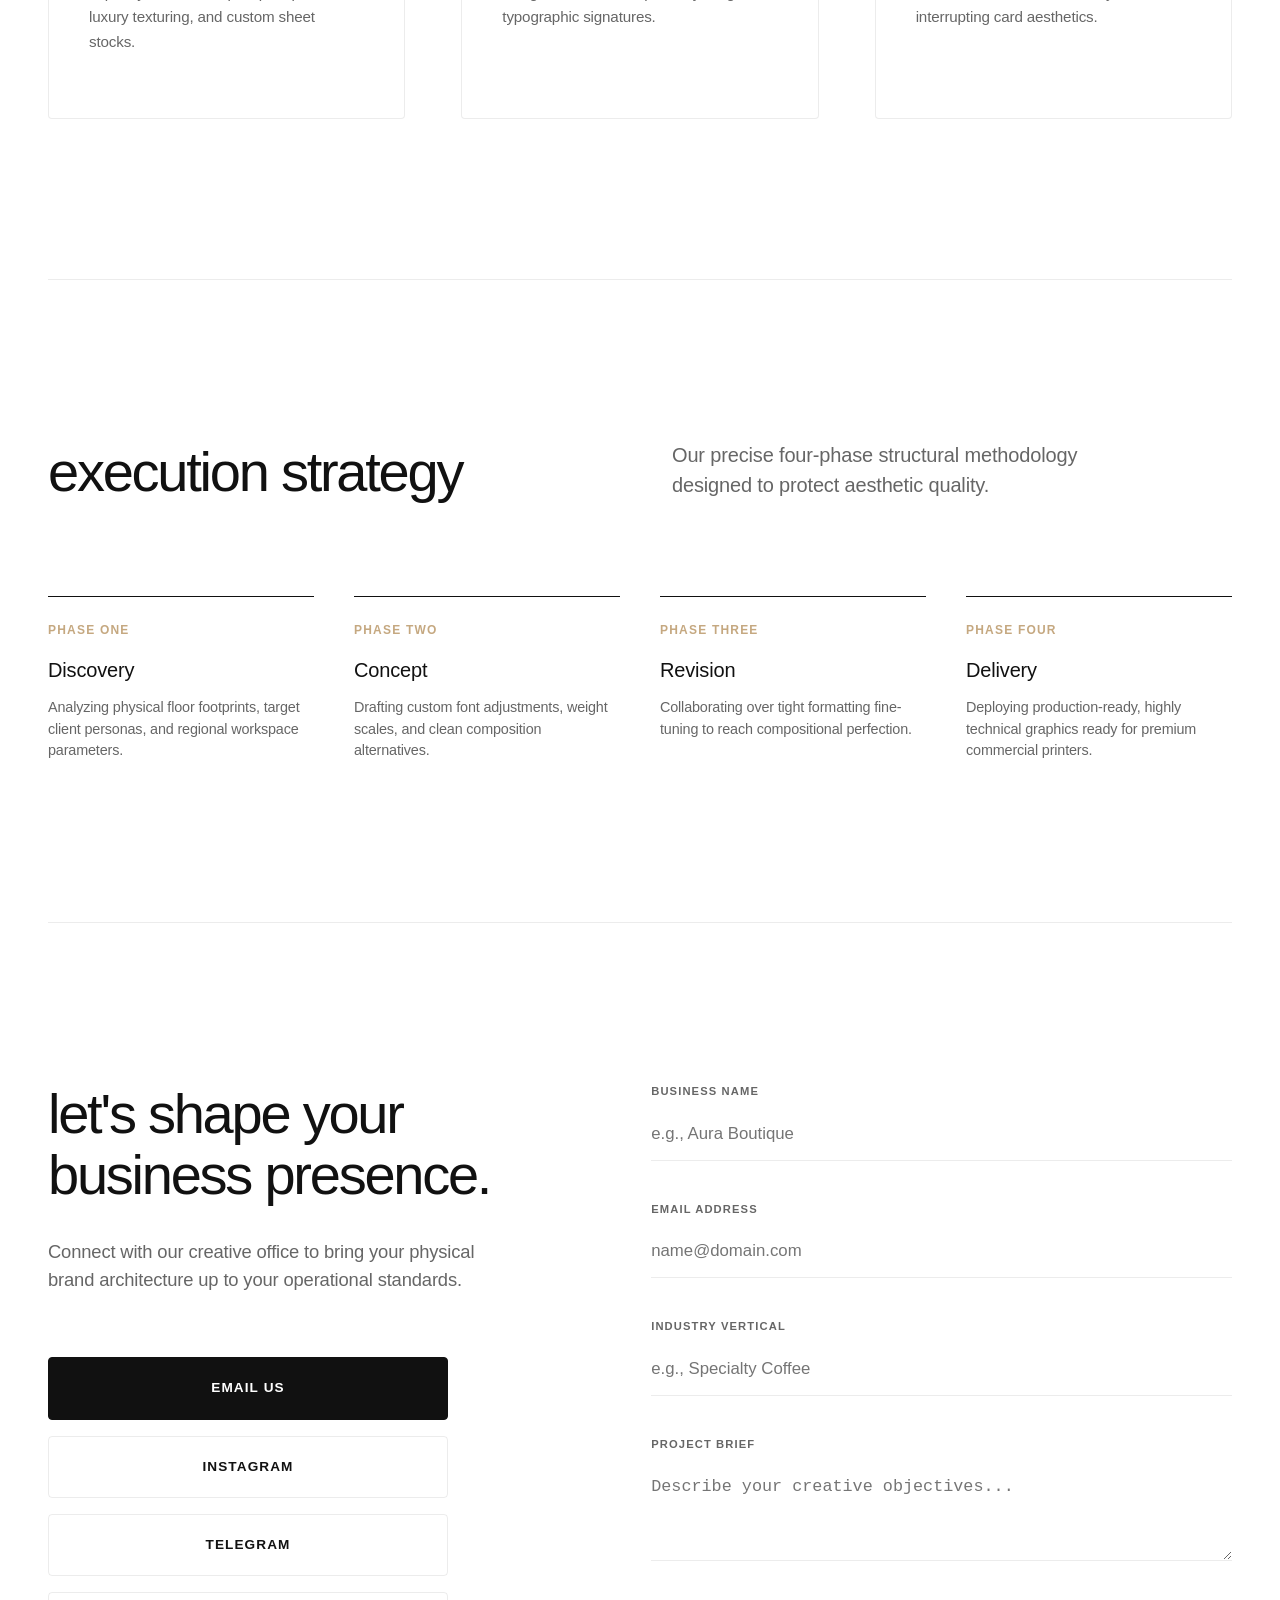
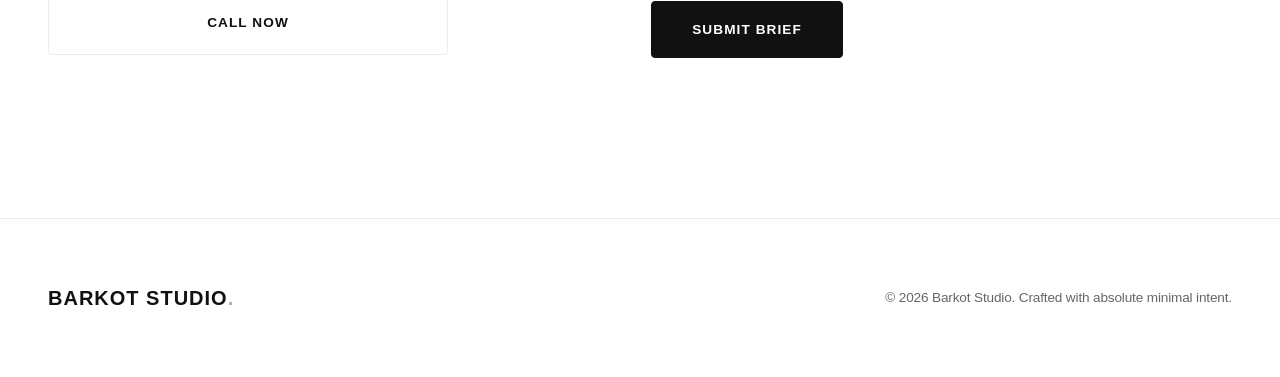
==== commit c88a0007: "Update index.html" ====
--- a/index.html
+++ b/index.html
@@ -29,7 +29,7 @@
         <section id="home">
             <div class="hero-editorial">
                 <div class="hero-text-block">
-                    <h1>We build your business card.</h1>
+                    <h1>We Make Brands Stand Out.</h1>
                     <p>Premium layouts for high-end local spaces.</p>
                     <div class="btn-group">
                         <a href="#portfolio" class="btn-editorial btn-dark">View Portfolio</a>
